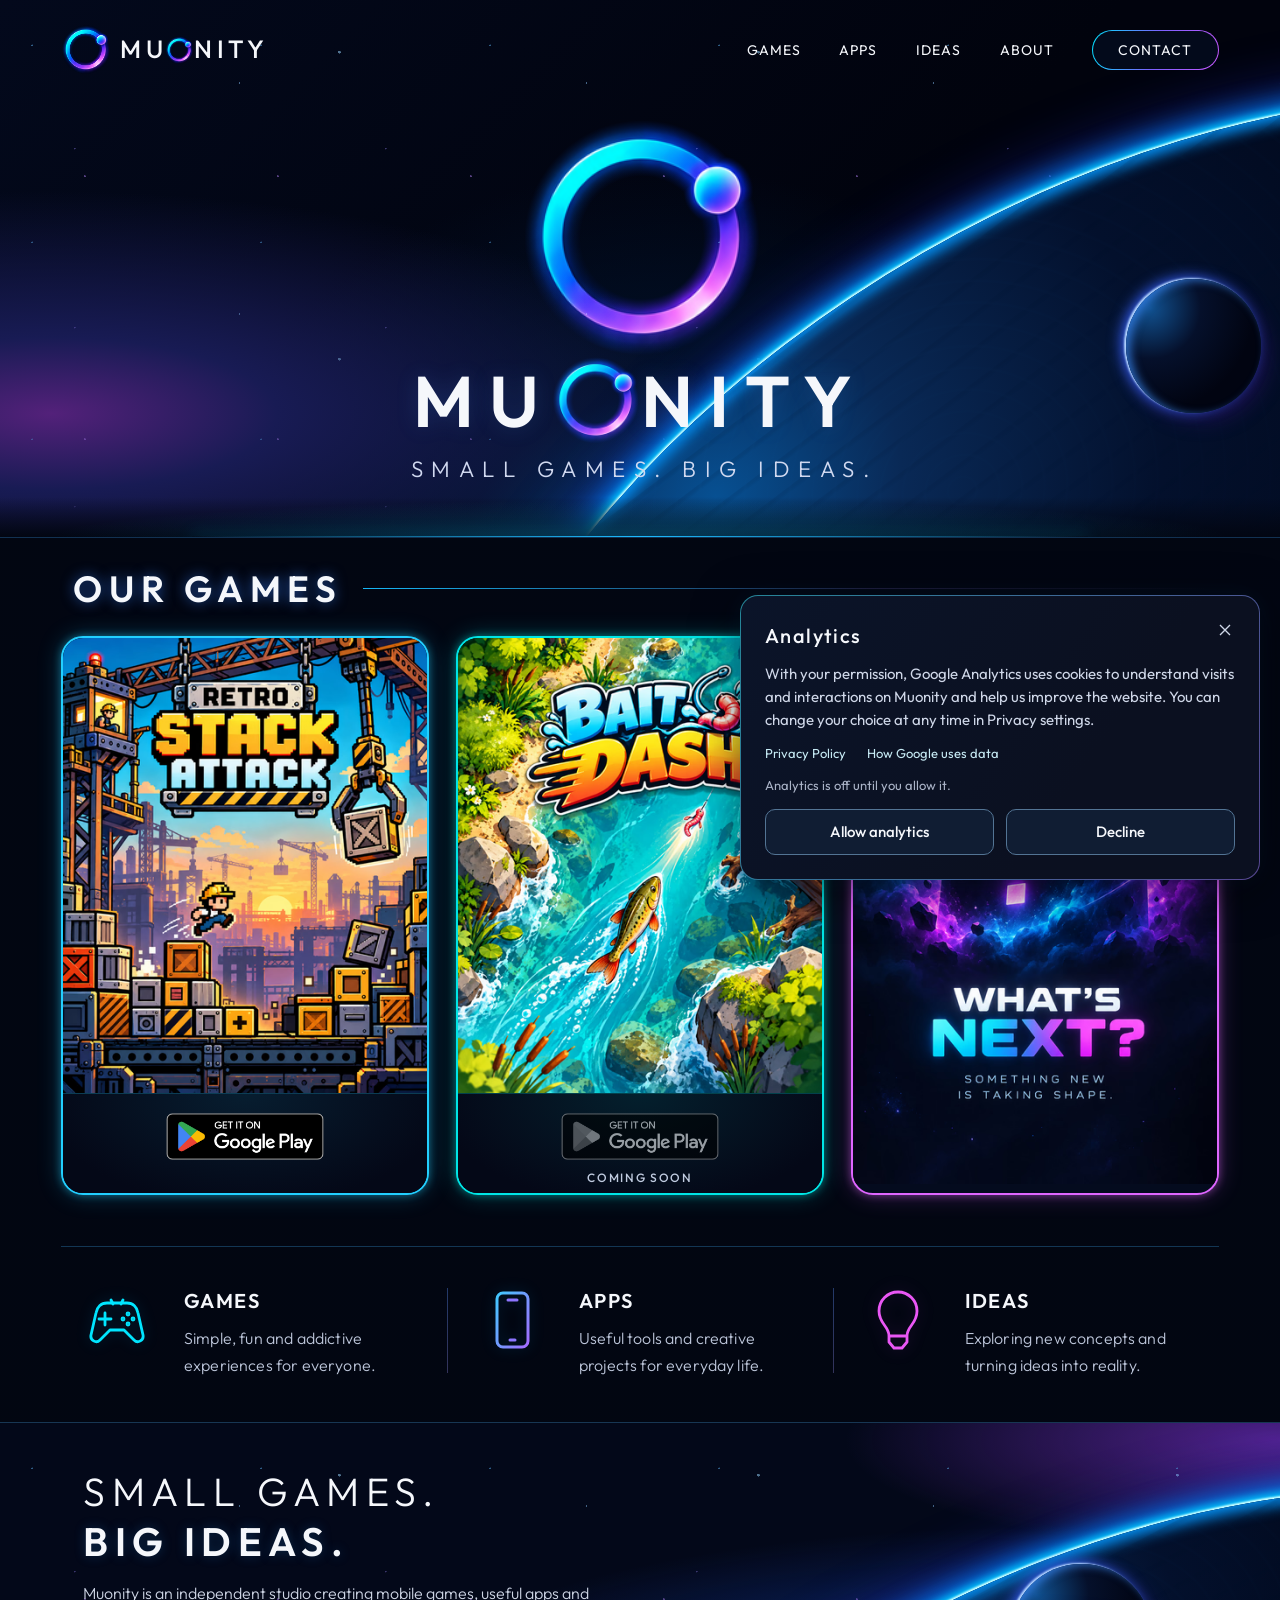
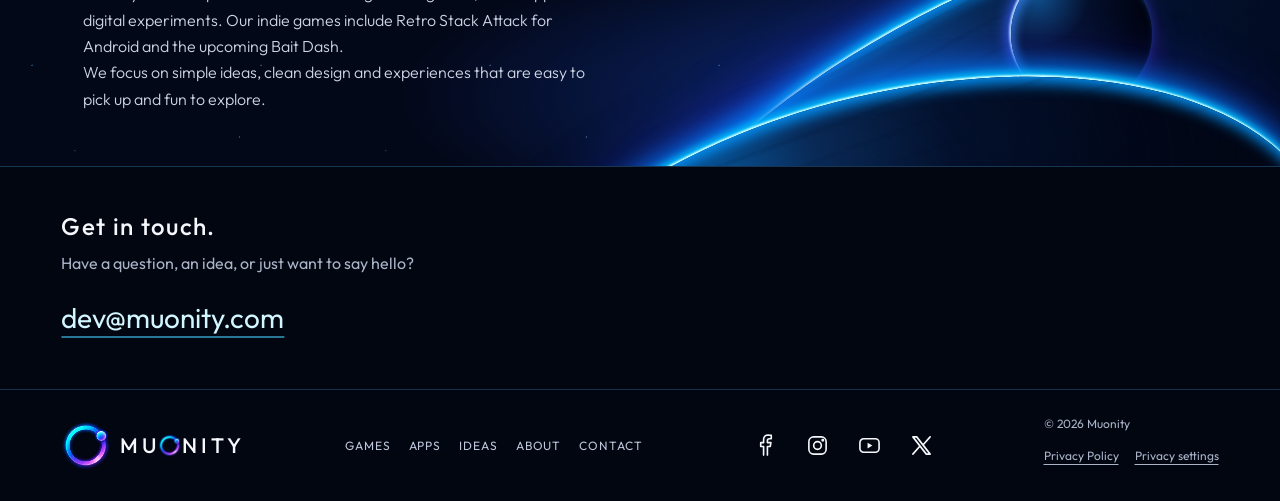
==== index.html @ 78219641 "Add files via upload" ====
<!doctype html>
<html lang="en">
<head>
  <meta charset="utf-8">
  <meta name="viewport" content="width=device-width, initial-scale=1">
  <title>Muonity – Indie Games, Apps &amp; Digital Ideas</title>
  <meta name="description" content="Muonity is an independent studio creating mobile games, apps and digital experiments. Discover Retro Stack Attack, Bait Dash and upcoming Muonity projects.">
  <meta name="robots" content="index, follow, max-image-preview:large">
  <meta name="theme-color" content="#0B1020">
  <!-- Keep production URLs and factual details in sync with the JSON-LD, robots.txt and sitemap.xml. -->
  <link rel="canonical" href="https://muonity.com/">
  <meta property="og:type" content="website">
  <meta property="og:site_name" content="Muonity">
  <meta property="og:title" content="Muonity – Indie Games, Apps &amp; Digital Ideas">
  <meta property="og:description" content="Muonity is an independent studio creating mobile games, apps and digital experiments. Discover Retro Stack Attack, Bait Dash and upcoming Muonity projects.">
  <meta property="og:url" content="https://muonity.com/">
  <meta property="og:image" content="https://muonity.com/assets/icons/muonity-symbol.png">
  <meta property="og:image:type" content="image/png">
  <meta property="og:image:width" content="192">
  <meta property="og:image:height" content="192">
  <meta property="og:image:alt" content="Muonity orbital symbol">
  <meta name="twitter:card" content="summary">
  <meta name="twitter:site" content="@Muonity">
  <meta name="twitter:title" content="Muonity – Indie Games, Apps &amp; Digital Ideas">
  <meta name="twitter:description" content="Muonity is an independent studio creating mobile games, apps and digital experiments. Discover Retro Stack Attack, Bait Dash and upcoming Muonity projects.">
  <meta name="twitter:image" content="https://muonity.com/assets/icons/muonity-symbol.png">
  <meta name="twitter:image:alt" content="Muonity orbital symbol">
  <link rel="icon" type="image/png" sizes="192x192" href="assets/icons/muonity-symbol.png">
  <link rel="icon" type="image/x-icon" href="favicon.ico" sizes="16x16 32x32 48x48">
  <link rel="apple-touch-icon" sizes="180x180" href="assets/icons/apple-touch-icon.png">
  <link rel="preload" href="assets/fonts/outfit-variable-1.woff2" as="font" type="font/woff2" crossorigin>
  <link rel="stylesheet" href="css/fonts.css">
  <link rel="stylesheet" href="css/styles.css">
  <link rel="stylesheet" href="css/consent.css">
  <script src="js/config.js" defer></script>
  <script src="js/main.js" defer></script>
  <script src="js/analytics.js" defer></script>
  <script type="application/ld+json">
  {
    "@context": "https://schema.org",
    "@graph": [
      {
        "@type": "Organization",
        "@id": "https://muonity.com/#organization",
        "name": "Muonity",
        "url": "https://muonity.com/",
        "logo": {
          "@type": "ImageObject",
          "url": "https://muonity.com/assets/icons/muonity-symbol.png",
          "width": 192,
          "height": 192
        },
        "email": "dev@muonity.com",
        "description": "Muonity is an independent studio creating mobile games, useful apps and digital experiments.",
        "sameAs": [
          "https://www.facebook.com/profile.php?id=61595068615785",
          "https://www.instagram.com/muonitystudio/",
          "https://www.youtube.com/@muonity",
          "https://x.com/Muonity"
        ]
      },
      {
        "@type": "WebSite",
        "@id": "https://muonity.com/#website",
        "url": "https://muonity.com/",
        "name": "Muonity",
        "inLanguage": "en",
        "publisher": { "@id": "https://muonity.com/#organization" }
      },
      {
        "@type": ["VideoGame", "MobileApplication"],
        "@id": "https://muonity.com/#retro-stack-attack",
        "name": "Retro Stack Attack",
        "description": "Retro Stack Attack is an Android mobile game by Muonity, available on Google Play.",
        "url": "https://play.google.com/store/apps/details?id=com.lukaspokorny.retrostackattack",
        "installUrl": "https://play.google.com/store/apps/details?id=com.lukaspokorny.retrostackattack",
        "operatingSystem": "Android",
        "applicationCategory": "GameApplication",
        "image": "https://muonity.com/assets/images/card-retro_stack_attack.png",
        "mainEntityOfPage": "https://muonity.com/",
        "publisher": { "@id": "https://muonity.com/#organization" },
        "creator": { "@id": "https://muonity.com/#organization" }
      }
    ]
  }
  </script>
</head>
<body>
  <a class="skip-link" href="#main">Skip to content</a>
  <header class="site-header">
    <div class="container header-inner">
      <a class="brand" href="#top" aria-label="Muonity home">
        <img class="brand-symbol" src="assets/icons/muonity-symbol.png" width="192" height="192" alt="">
        <span class="wordmark" aria-hidden="true">MU<img src="assets/icons/muonity-symbol.png" width="192" height="192" alt="">NITY</span>
      </a>
      <button class="menu-toggle" type="button" aria-expanded="false" aria-controls="primary-menu" aria-label="Open navigation" hidden>
        <span></span><span></span><span></span>
      </button>
      <nav class="primary-nav" id="primary-menu" aria-label="Main navigation">
        <a href="#games">Games</a><a href="#apps">Apps</a><a href="#ideas">Ideas</a><a href="#about">About</a><a class="contact-button" href="#contact">Contact</a>
      </nav>
    </div>
  </header>
  <main id="main">
    <section class="hero" id="top" aria-labelledby="hero-title">
      <div class="cosmos hero-cosmos" aria-hidden="true"><div class="starfield"></div><div class="planet planet-hero"></div><div class="moon moon-hero"></div><div class="horizon"></div></div>
      <div class="hero-brand">
        <img class="hero-symbol" src="assets/icons/muonity-symbol.png" width="192" height="192" alt="" fetchpriority="high">
        <h1 id="hero-title" aria-label="Muonity — independent studio for games, apps and digital projects" aria-describedby="studio-description"><span class="sr-only">Muonity</span><span class="wordmark" aria-hidden="true">MU<img src="assets/icons/muonity-symbol.png" width="192" height="192" alt="">NITY</span></h1>
        <p>Small games. Big ideas.</p>
      </div>
    </section>
    <section class="games-section container" id="games" aria-labelledby="games-title">
      <div class="section-heading"><h2 id="games-title">Our games</h2><span aria-hidden="true"></span></div>
      <div class="game-grid">
        <article class="game-card game-card-retro is-linked" id="retro-stack-attack" data-game="retroStackAttack" aria-labelledby="retro-title">
          <h3 class="sr-only" id="retro-title">Retro Stack Attack</h3>
          <a class="game-card-content" href="https://play.google.com/store/apps/details?id=com.lukaspokorny.retrostackattack" target="_blank" rel="noopener noreferrer" aria-label="Get Retro Stack Attack on Google Play (opens in a new tab)">
            <picture><source srcset="assets/images/card-retro_stack_attack-416.avif 416w, assets/images/card-retro_stack_attack-560.avif 560w, assets/images/card-retro_stack_attack-672.avif 672w, assets/images/card-retro_stack_attack-840.avif 840w, assets/images/card-retro_stack_attack-1122.avif 1122w" sizes="(max-width: 560px) calc(100vw - 48px), (max-width: 820px) 44vw, (max-width: 1440px) 29vw, 403px" type="image/avif"><source srcset="assets/images/card-retro_stack_attack-560.webp 560w, assets/images/card-retro_stack_attack-840.webp 840w, assets/images/card-retro_stack_attack.webp 1122w" sizes="(max-width: 560px) calc(100vw - 48px), (max-width: 820px) 44vw, (max-width: 1440px) 29vw, 403px" type="image/webp"><img src="assets/images/card-retro_stack_attack.png" width="1122" height="1402" alt="Retro Stack Attack, an Android mobile game by Muonity." loading="eager" fetchpriority="high" decoding="async"></picture>
            <div class="game-status"><div class="store-availability"><img class="store-badge" src="assets/icons/google-play-badge-en.png" width="646" height="250" alt="Get it on Google Play" loading="lazy" decoding="async"><span class="store-note" data-release-label aria-hidden="true"></span></div></div>
          </a>
        </article>
        <article class="game-card game-card-bait" data-game="baitDash" aria-labelledby="bait-title" aria-describedby="bait-release-status">
          <h3 class="sr-only" id="bait-title">Bait Dash</h3>
          <div class="game-card-content">
            <picture><source srcset="assets/images/card-bait_dash-416.avif 416w, assets/images/card-bait_dash-560.avif 560w, assets/images/card-bait_dash-672.avif 672w, assets/images/card-bait_dash-840.avif 840w, assets/images/card-bait_dash-1122.avif 1122w" sizes="(max-width: 560px) calc(100vw - 48px), (max-width: 820px) 44vw, (max-width: 1440px) 29vw, 403px" type="image/avif"><source srcset="assets/images/card-bait_dash-560.webp 560w, assets/images/card-bait_dash-840.webp 840w, assets/images/card-bait_dash.webp 1122w" sizes="(max-width: 560px) calc(100vw - 48px), (max-width: 820px) 44vw, (max-width: 1440px) 29vw, 403px" type="image/webp"><img src="assets/images/card-bait_dash.png" width="1122" height="1402" alt="Bait Dash, an upcoming Muonity game set in a turquoise river." loading="lazy" decoding="async"></picture>
            <div class="game-status"><div class="store-availability is-unavailable" role="group" aria-label="Bait Dash on Google Play — coming soon" aria-disabled="true"><img class="store-badge" src="assets/icons/google-play-badge-en.png" width="646" height="250" alt="Google Play" loading="lazy" decoding="async"><span class="store-note" id="bait-release-status" data-release-label>Coming soon</span></div></div>
          </div>
        </article>
        <article class="game-card game-card-next" aria-labelledby="next-title">
          <h3 class="sr-only" id="next-title">Coming project</h3>
          <div class="game-card-content"><picture><source srcset="assets/images/card-next-416.avif 416w, assets/images/card-next-560.avif 560w, assets/images/card-next-672.avif 672w, assets/images/card-next-840.avif 840w, assets/images/card-next-1024.avif 1024w" sizes="(max-width: 560px) calc(100vw - 48px), (max-width: 820px) 44vw, (max-width: 1440px) 29vw, 403px" type="image/avif"><source srcset="assets/images/card-next-560.webp 560w, assets/images/card-next-840.webp 840w, assets/images/card-next.webp 1024w" sizes="(max-width: 560px) calc(100vw - 48px), (max-width: 820px) 44vw, (max-width: 1440px) 29vw, 403px" type="image/webp"><img src="assets/images/card-next.png" width="1024" height="1536" alt="What’s next? Something new is taking shape. A mysterious question mark surrounded by cyan and violet light." loading="lazy" decoding="async"></picture></div>
        </article>
      </div>
    </section>
    <section class="pillars container" aria-label="Games, apps and ideas">
      <article class="pillar pillar-games">
        <svg class="pillar-icon" viewBox="0 0 64 64" fill="none" stroke="currentColor" stroke-width="2.8" stroke-linecap="round" stroke-linejoin="round" aria-hidden="true"><path d="M22 15h20c6 0 10 4 11 10l5 22c1 5-5 9-9 5L39 42H25L15 52c-4 4-10 0-9-5l5-22c1-6 5-10 11-10Z"/><path d="M20 25v12m-6-6h12M28 16l-2-4m10 4 2-4"/><circle cx="43" cy="26" r="1"/><circle cx="48" cy="31" r="1"/><circle cx="38" cy="31" r="1"/><circle cx="43" cy="36" r="1"/></svg>
        <div><h2>Games</h2><p>Simple, fun and addictive experiences for everyone.</p></div>
      </article>
      <article class="pillar pillar-apps" id="apps">
        <svg class="pillar-icon" viewBox="0 0 64 64" fill="none" stroke="currentColor" stroke-width="3" stroke-linecap="round" aria-hidden="true"><defs><linearGradient id="device-gradient" x2="1" y2="1"><stop stop-color="#40C9FF"/><stop offset="1" stop-color="#A46BFF"/></linearGradient></defs><rect x="17" y="5" width="31" height="54" rx="6" stroke="url(#device-gradient)"/><path d="M28 12h9m-7 40h5"/></svg>
        <div><h2>Apps</h2><p>Useful tools and creative projects for everyday life.</p></div>
      </article>
      <article class="pillar pillar-ideas" id="ideas">
        <svg class="pillar-icon" viewBox="0 0 64 64" fill="none" stroke="currentColor" stroke-width="2.8" stroke-linecap="round" stroke-linejoin="round" aria-hidden="true"><path d="M23 48c0-10-10-12-10-25a19 19 0 0 1 38 0c0 13-10 15-10 25Zm0 0h18v6l-5 6h-8l-5-6Z"/></svg>
        <div><h2>Ideas</h2><p>Exploring new concepts and turning ideas into reality.</p></div>
      </article>
    </section>
    <section class="about" id="about" aria-labelledby="about-title">
      <div class="cosmos about-cosmos" aria-hidden="true"><div class="starfield"></div><div class="planet planet-back"></div><div class="moon moon-about"></div><div class="planet planet-front"></div></div>
      <div class="container about-inner">
        <h2 id="about-title"><span>Small games.</span><strong>Big ideas.</strong></h2>
        <p id="studio-description">Muonity is an independent studio creating mobile games, useful apps and digital experiments. Our indie games include Retro Stack Attack for Android and the upcoming Bait Dash.<br>We focus on simple ideas, clean design and experiences that are easy to pick up and fun to explore.</p>
      </div>
    </section>
    <section class="contact container" id="contact" aria-labelledby="contact-title">
      <div><h2 id="contact-title">Get in touch.</h2><p>Have a question, an idea, or just want to say hello?</p></div>
      <a class="email-link" href="mailto:dev@muonity.com" data-contact-email>dev@muonity.com</a>
    </section>
  </main>
  <footer class="site-footer">
    <div class="container footer-inner">
      <a class="brand" href="#top" aria-label="Muonity home"><img class="brand-symbol" src="assets/icons/muonity-symbol.png" width="192" height="192" alt=""><span class="wordmark" aria-hidden="true">MU<img src="assets/icons/muonity-symbol.png" width="192" height="192" alt="">NITY</span></a>
      <nav class="footer-nav" aria-label="Footer navigation"><a href="#games">Games</a><a href="#apps">Apps</a><a href="#ideas">Ideas</a><a href="#about">About</a><a href="#contact">Contact</a></nav>
      <!-- Keep these fallback links in sync with js/config.js for visits without JavaScript. -->
      <nav class="social-links" data-social-links aria-label="Social media">
        <a href="https://www.facebook.com/profile.php?id=61595068615785" target="_blank" rel="noopener noreferrer" aria-label="Facebook (opens in a new tab)"><svg viewBox="0 0 24 24" fill="none" stroke="currentColor" stroke-width="1.7" stroke-linecap="round" stroke-linejoin="round" aria-hidden="true"><path d="M14 22V13h3l.6-4H14V7c0-1.2.4-2 2-2h2V1.4A22 22 0 0 0 15 1c-3 0-5 1.8-5 5v3H7v4h3v9"/></svg></a>
        <a href="https://www.instagram.com/muonitystudio/" target="_blank" rel="noopener noreferrer" aria-label="Instagram (opens in a new tab)"><svg viewBox="0 0 24 24" fill="none" stroke="currentColor" stroke-width="1.7" stroke-linecap="round" aria-hidden="true"><rect x="3" y="3" width="18" height="18" rx="5"/><circle cx="12" cy="12" r="4"/><circle cx="17.5" cy="6.5" r=".7" fill="currentColor"/></svg></a>
        <a href="https://www.youtube.com/@muonity" target="_blank" rel="noopener noreferrer" aria-label="YouTube (opens in a new tab)"><svg viewBox="0 0 24 24" fill="none" stroke="currentColor" stroke-width="1.7" stroke-linejoin="round" aria-hidden="true"><rect x="2" y="5" width="20" height="14" rx="4"/><path d="m10 9 5 3-5 3Z" fill="currentColor" stroke="none"/></svg></a>
        <a href="https://x.com/Muonity" target="_blank" rel="noopener noreferrer" aria-label="X (opens in a new tab)"><svg viewBox="0 0 24 24" fill="none" stroke="currentColor" stroke-width="1.7" stroke-linecap="round" stroke-linejoin="round" aria-hidden="true"><path d="m3 3 14 18h4L7 3Zm0 18 7-8m4-2 7-8"/></svg></a>
      </nav>
      <div class="footer-privacy"><small>© 2026 Muonity</small><div class="privacy-links"><a class="privacy-policy-link" href="/privacy/">Privacy Policy</a><button class="privacy-settings" type="button" aria-controls="analytics-consent" aria-expanded="false" hidden>Privacy settings</button></div></div>
    </div>
  </footer>
  <aside class="consent-panel" id="analytics-consent" role="dialog" aria-modal="false" aria-labelledby="analytics-consent-title" aria-describedby="analytics-consent-description" tabindex="-1" hidden>
    <button class="consent-close" type="button" aria-label="Close analytics settings"><svg viewBox="0 0 24 24" width="20" height="20" fill="none" stroke="currentColor" stroke-width="1.6" aria-hidden="true"><path d="m6 6 12 12M18 6 6 18"/></svg></button>
    <p class="consent-title" id="analytics-consent-title">Analytics</p>
    <p class="consent-description" id="analytics-consent-description">With your permission, Google Analytics uses cookies to understand visits and interactions on Muonity and help us improve the website. You can change your choice at any time in Privacy settings.</p>
    <a class="consent-information consent-policy" href="/privacy/">Privacy Policy</a>
    <a class="consent-information" href="https://policies.google.com/technologies/partner-sites" target="_blank" rel="noopener noreferrer" aria-label="How Google uses data (opens in a new tab)">How Google uses data</a>
    <p class="consent-current" data-consent-current>Analytics is off until you allow it.</p>
    <div class="consent-actions"><button type="button" data-consent-choice="granted">Allow analytics</button><button type="button" data-consent-choice="denied">Decline</button></div>
  </aside>
  <p class="sr-only" role="status" aria-live="polite" data-consent-feedback></p>
</body>
</html>
---- css/fonts.css ----
/* latin-ext */
@font-face {
  font-family: 'Outfit';
  font-style: normal;
  font-weight: 100 900;
  font-display: swap;
  src: url(../assets/fonts/outfit-variable-0.woff2) format('woff2');
  unicode-range: U+0100-02BA, U+02BD-02C5, U+02C7-02CC, U+02CE-02D7, U+02DD-02FF, U+0304, U+0308, U+0329, U+1D00-1DBF, U+1E00-1E9F, U+1EF2-1EFF, U+2020, U+20A0-20AB, U+20AD-20C0, U+2113, U+2C60-2C7F, U+A720-A7FF;
}
/* latin */
@font-face {
  font-family: 'Outfit';
  font-style: normal;
  font-weight: 100 900;
  font-display: swap;
  src: url(../assets/fonts/outfit-variable-1.woff2) format('woff2');
  unicode-range: U+0000-00FF, U+0131, U+0152-0153, U+02BB-02BC, U+02C6, U+02DA, U+02DC, U+0304, U+0308, U+0329, U+2000-206F, U+20AC, U+2122, U+2191, U+2193, U+2212, U+2215, U+FEFF, U+FFFD;
}
---- css/styles.css ----
:root {
  color-scheme: dark;
  --color-bg: #0B1020;
  --color-cyan: #00E5FF;
  --color-violet: #7B61FF;
  --color-text: #F5F7FB;
  --color-text-secondary: #AAB3C7;
  --color-surface: #030817;
  --accent-retro: #22CFFF;
  --accent-bait: #00E5E5;
  --accent-next: #DF66FF;
  --glow-intensity: .24;
  --max-content-width: 1280px;
  --page-gutter: clamp(22px, 4.8vw, 70px);
  --card-gap: clamp(20px, 2.1vw, 30px);
  --section-space: clamp(36px, 4vw, 58px);
  --font: "Outfit", sans-serif;
}
* { box-sizing: border-box; }
html { scroll-behavior: smooth; scroll-padding-top: 24px; }
body { margin: 0; background: var(--color-bg); background-image: linear-gradient(#020612, #020611); color: var(--color-text); font-family: var(--font); font-size: 16px; line-height: 1.6; -webkit-font-smoothing: antialiased; }
a { color: inherit; text-decoration: none; }
button { font: inherit; }
img, svg { display: block; max-width: 100%; }
img { height: auto; }
h1, h2, h3, p { margin: 0; }
[hidden] { display: none !important; }
:focus-visible { outline: 3px solid var(--color-cyan); outline-offset: 6px; }
::selection { background: #6043A3; color: white; }
.container { width: min(calc(100% - var(--page-gutter) * 2), var(--max-content-width)); margin-inline: auto; }
.sr-only { position: absolute; width: 1px; height: 1px; margin: -1px; padding: 0; overflow: hidden; clip-path: inset(50%); white-space: nowrap; border: 0; }
.skip-link { position: fixed; top: 12px; left: 12px; z-index: 100; padding: 12px 20px; background: var(--color-surface); border: 1px solid var(--color-cyan); border-radius: 8px; transform: translateY(-180%); }
.skip-link:focus { transform: translateY(0); }
.site-header { position: absolute; top: 0; left: 0; width: 100%; z-index: 10; }
.header-inner { min-height: clamp(80px, 7.8vw, 110px); display: flex; align-items: center; justify-content: space-between; gap: 32px; }
.brand { display: inline-flex; align-items: center; flex-shrink: 0; gap: 10px; min-height: 44px; }
.brand-symbol { width: 49px; mix-blend-mode: screen; }
.wordmark { display: inline-flex; align-items: center; white-space: nowrap; font-weight: 500; font-size: 25px; line-height: 1; letter-spacing: .18em; }
.wordmark img { width: 1.12em; height: 1.12em; margin-left: -.1em; margin-right: .05em; mix-blend-mode: screen; }
.primary-nav { display: flex; gap: clamp(22px, 3vw, 42px); align-items: center; }
.primary-nav a, .footer-nav a { display: inline-flex; align-items: center; justify-content: center; min-height: 44px; font-size: 14px; text-transform: uppercase; letter-spacing: .075em; transition: color .2s ease, box-shadow .2s ease; }
.primary-nav a:hover, .footer-nav a:hover { color: var(--color-cyan); }
.primary-nav .contact-button { min-width: 120px; min-height: 40px; border: 1px solid transparent; border-radius: 30px; padding: 6px 25px; background: linear-gradient(#030A1B, #030A1B) padding-box, linear-gradient(105deg, var(--color-cyan), var(--color-violet), #C857FF) border-box; }
.contact-button:hover { box-shadow: 0 0 20px rgb(67 94 255 / .22); }
.menu-toggle { width: 46px; height: 46px; padding: 12px 10px; border: 1px solid #33537A; border-radius: 12px; color: white; background: #070E24; cursor: pointer; }
.menu-toggle span { display: block; height: 2px; width: 24px; margin: 4px 0; background: currentColor; transition: transform .22s, opacity .22s; }
.hero { height: clamp(428px, 42vw, 600px); min-height: 428px; position: relative; isolation: isolate; display: grid; place-items: center; border-bottom: 1px solid #123152; overflow: hidden; background: #010510; }
.cosmos { position: absolute; inset: 0; overflow: hidden; pointer-events: none; z-index: -1; }
.hero-cosmos { background: radial-gradient(ellipse at 4% 77%, #53217A 0, #181B54 13%, transparent 38%), radial-gradient(ellipse at 90% 92%, #34166B 0, transparent 32%), radial-gradient(ellipse at 52% 107%, #004C80 0, #02122B 22%, transparent 50%), linear-gradient(135deg, #03091C, #01030D 62%); }
.starfield { position: absolute; inset: 0; opacity: .6; background-image: radial-gradient(1px 1px at 14% 23%, #519CD7 80%, transparent), radial-gradient(1px 1px at 69% 36%, #79ADDE 80%, transparent), radial-gradient(1px 1px at 44% 67%, #A578E6 80%, transparent), radial-gradient(1.5px 1.5px at 81% 17%, #8DC6ED 80%, transparent), radial-gradient(1px 1px at 24% 83%, #7465C1 80%, transparent); background-size: 229px 197px, 347px 231px, 193px 263px, 419px 307px, 311px 179px; mask-image: linear-gradient(to bottom, #000, #0009); }
.planet { position: absolute; border-radius: 50%; background: radial-gradient(ellipse at 32% 10%, #075092 0, #092956 12%, #03102C 29%, #010718 53%, #020613 77%); box-shadow: 0 -2px 2px #D0FFFF, 0 -5px 8px #00CFFF, 0 -12px 26px #007AEF, 0 -20px 58px #2430D777, inset 0 7px 14px #048DEF; }
.planet::after { content: ""; position: absolute; inset: 0; border-radius: inherit; opacity: .1; background: repeating-radial-gradient(ellipse at 45% 21%, transparent 0 13px, #217BBA30 14px 15px, transparent 18px 23px), repeating-linear-gradient(173deg, transparent 0 11px, #021028 12px 14px, transparent 17px 28px); mask-image: linear-gradient(#000, transparent 60%); }
.planet-hero { width: 130%; height: 200%; left: 28%; top: 34%; transform: rotate(-30deg); }
.moon { position: absolute; border-radius: 50%; background: radial-gradient(circle at 18% 22%, #115190, #05102B 33%, #010411 68%); box-shadow: -2px -1px 2px #B5D7FF, -5px -2px 14px #345DEE, inset 5px 2px 8px #398CFBAA, 8px 9px 20px #40128655; }
.moon-hero { width: 10.5%; aspect-ratio: 1; right: 1.5%; top: 52%; }
.horizon { position: absolute; bottom: 0; width: 100%; height: 40px; background: radial-gradient(ellipse at 50% 100%, #12A4DF44, transparent 65%), linear-gradient(transparent, #020612); }
.horizon::after { content: ""; position: absolute; left: 15%; right: 15%; bottom: 0; height: 1px; background: linear-gradient(90deg, transparent, #1CBAFF, transparent); box-shadow: 0 0 16px #00BFFF; }
.hero-brand { text-align: center; margin-top: 69px; position: relative; }
.hero-symbol { width: clamp(180px, 18.75vw, 260px); margin: 0 auto -1px; mix-blend-mode: screen; }
.hero h1 .wordmark { font-size: clamp(46px, 5.6vw, 76px); font-weight: 600; letter-spacing: .22em; text-shadow: 0 0 22px #499DFF2B; }
.hero h1 .wordmark img { width: 1.23em; height: 1.23em; margin-inline: -.06em .03em; }
.hero-brand p { margin-top: 8px; padding-left: .36em; color: #D1D9F0; font-size: clamp(14px, 1.75vw, 23px); text-transform: uppercase; letter-spacing: .38em; font-weight: 300; }
.games-section { padding-top: 24px; padding-bottom: var(--section-space); }
.section-heading { display: flex; align-items: center; gap: 20px; margin: 0 12px 20px; }
.section-heading h2 { font-size: clamp(26px, 2.85vw, 40px); letter-spacing: .18em; line-height: 1.5; text-transform: uppercase; font-weight: 600; text-shadow: 0 0 13px #357EFF99; }
.section-heading > span { flex: 1; height: 1px; background: linear-gradient(90deg, #16B7F7, #6355A54D 60%, transparent); }
.game-grid { display: grid; grid-template-columns: repeat(3, minmax(0, 1fr)); gap: var(--card-gap); align-items: stretch; }
.game-card { --card-accent: var(--accent-retro); position: relative; border: 2px solid var(--card-accent); border-radius: 22px; background: #040B1E; box-shadow: 0 0 9px color-mix(in srgb, var(--card-accent) 45%, transparent), 0 0 25px color-mix(in srgb, var(--card-accent) calc(var(--glow-intensity) * 100%), transparent); overflow: hidden; transition: transform .25s ease, box-shadow .25s ease; }
.game-card-bait { --card-accent: var(--accent-bait); }
.game-card-next { --card-accent: var(--accent-next); }
.game-card-content { display: flex; flex-direction: column; height: 100%; }
.game-card picture { display: block; flex: 0 0 auto; }
.game-card img { display: block; width: 100%; height: auto; }
.game-status { display: flex; align-items: center; justify-content: center; flex: 1; min-height: 100px; padding: 6px 12px; border-top: 1px solid color-mix(in srgb, var(--card-accent) 26%, transparent); background: radial-gradient(ellipse at top, color-mix(in srgb, var(--card-accent) 10%, #040A19), #040817 80%); text-align: center; color: #C1CCE0; font-size: 14px; letter-spacing: .045em; }
.store-availability { width: 180px; max-width: 100%; display: grid; justify-items: center; }
.game-card .store-badge { width: 100%; height: auto; transition: filter .2s ease; }
.store-note { display: block; min-height: 1.2em; font-size: 12px; font-weight: 500; line-height: 1.2; letter-spacing: .14em; text-transform: uppercase; }
.is-unavailable { cursor: default; }
.is-unavailable .store-badge { filter: grayscale(1); opacity: .58; }
.game-card.is-linked .game-card-content { cursor: pointer; }
.game-card:focus-within { outline: 3px solid white; outline-offset: 5px; }
.game-card-content:focus-visible { outline: none; }
@media (hover: hover) and (pointer: fine) {
  .game-card:hover { transform: translateY(-4px) scale(1.01); box-shadow: 0 0 12px color-mix(in srgb, var(--card-accent) 55%, transparent), 0 0 32px color-mix(in srgb, var(--card-accent) 30%, transparent); }
  .game-card.is-linked .game-card-content:hover .store-badge { filter: brightness(1.12); }
}
.pillars { display: grid; grid-template-columns: repeat(3, minmax(0, 1fr)); padding-block: 38px 44px; border-top: 1px solid #133654; }
.pillar { display: flex; gap: clamp(20px, 2.7vw, 40px); padding: 0 clamp(22px, 2.6vw, 38px); position: relative; }
.pillar:first-child { padding-left: 24px; }
.pillar:last-child { padding-right: 0; }
.pillar + .pillar::before { content: ""; position: absolute; top: 3px; bottom: 5px; left: 0; width: 1px; background: linear-gradient(#233969, #33335B); }
.pillar-icon { flex: 0 0 64px; width: 64px; height: 64px; margin-top: 3px; color: var(--color-cyan); filter: drop-shadow(0 0 7px #00B3FF33); }
.pillar-apps .pillar-icon { color: #8D75FF; }
.pillar-ideas .pillar-icon { color: #EA57F5; filter: drop-shadow(0 0 8px #D749F52B); }
.pillar h2 { margin-bottom: 8px; font-size: 20px; font-weight: 600; letter-spacing: .07em; text-transform: uppercase; }
.pillar p { color: #BCC5D9; font-size: 16px; font-weight: 300; line-height: 1.65; letter-spacing: .01em; }
.about { position: relative; isolation: isolate; overflow: hidden; border-block: 1px solid #173653; background: #030919; }
.about-inner { padding: 44px 22px 54px; min-height: 310px; }
.about h2 { font-size: clamp(28px, 3.1vw, 44px); text-transform: uppercase; letter-spacing: .16em; line-height: 1.25; margin-bottom: 14px; }
.about h2 span { display: block; font-weight: 300; }
.about h2 strong { display: block; font-weight: 600; text-shadow: 0 0 12px #258FEF40; }
.about p { max-width: 560px; width: 47%; font-size: 16px; color: #CDD4E4; line-height: 1.65; font-weight: 300; text-wrap: pretty; }
.about-cosmos { background: radial-gradient(ellipse at 83% 80%, #103493, transparent 44%), radial-gradient(ellipse at 100% 5%, #51228E, transparent 24%), #030819; }
.planet-back { width: 88%; height: 155%; left: 45%; top: 35%; transform: rotate(-21deg); }
.planet-front { width: 66%; height: 130%; left: 38%; top: 78%; transform: rotate(-13deg); }
.moon-about { width: 11%; aspect-ratio: 1; right: 10%; top: 41%; }
.contact { display: flex; flex-direction: column; align-items: flex-start; gap: 12px; padding-block: 40px; }
.contact h2 { font-size: 24px; letter-spacing: .055em; font-weight: 500; }
.contact p { color: var(--color-text-secondary); font-size: 16px; margin-top: 5px; }
.email-link { font-size: clamp(20px, 2.25vw, 28px); white-space: nowrap; color: #D1F6FF; padding-block: 8px; text-underline-offset: 8px; text-decoration: underline; text-decoration-color: #287799; transition: color .2s; }
.email-link:hover { color: var(--color-cyan); }
.site-footer { border-top: 1px solid #16314B; background: #020611; }
.footer-inner { display: flex; flex-wrap: wrap; align-items: center; justify-content: space-between; gap: 16px 32px; padding-block: 24px; }
.footer-inner .wordmark { font-size: 21px; }
.footer-nav { display: flex; align-items: center; flex-wrap: wrap; gap: 18px; }
.footer-nav a { font-size: 12px; color: #BEC7DB; }
.social-links { display: flex; flex-wrap: wrap; align-items: center; gap: 8px; color: var(--color-text); }
.social-links a { width: 44px; height: 44px; display: grid; place-items: center; }
.social-links svg { width: 23px; height: 23px; }
.social-links a { transition: filter .2s ease; }
.social-links a:hover { filter: drop-shadow(0 0 6px #00E5FF80); }
.footer-inner small { font-size: 12px; color: var(--color-text-secondary); white-space: nowrap; }
@media (min-width: 1440px) {
  .games-section { padding-top: 30px; }
  .section-heading { margin-bottom: 26px; }
  .pillars { padding-block: 48px 54px; }
  .about-inner { min-height: 380px; padding-top: 58px; }
}
@media (max-width: 1000px) {
  .header-inner { gap: 16px; }
  .brand .wordmark { font-size: 22px; }
  .primary-nav { gap: 20px; }
  .primary-nav a { font-size: 13px; }
  .primary-nav .contact-button { min-width: 100px; padding-inline: 18px; }
  .pillar { gap: 18px; padding-inline: 20px; }
  .pillar-icon { flex-basis: 48px; width: 48px; height: 58px; }
  .pillar h2 { font-size: 18px; }
  .pillar p { font-size: 15px; }
}
@media (max-width: 820px) {
  .header-inner { min-height: 80px; }
  .menu-toggle:not([hidden]) { display: block; }
  .site-header.has-menu .primary-nav { display: none; position: absolute; top: 72px; left: var(--page-gutter); right: var(--page-gutter); padding: 16px; border: 1px solid #2C567F; border-radius: 16px; background: #050B1BF5; box-shadow: 0 18px 50px #000B, 0 0 24px #3156A333; }
  .site-header.has-menu .primary-nav.is-open { display: flex; flex-direction: column; gap: 4px; }
  .site-header.has-menu .primary-nav a { min-height: 48px; width: 100%; font-size: 14px; }
  .menu-toggle[aria-expanded="true"] span:nth-child(1) { transform: translateY(6px) rotate(45deg); }
  .menu-toggle[aria-expanded="true"] span:nth-child(2) { opacity: 0; }
  .menu-toggle[aria-expanded="true"] span:nth-child(3) { transform: translateY(-6px) rotate(-45deg); }
  .site-header:not(.has-menu) { position: relative; background: #030919; }
  .site-header:not(.has-menu) .header-inner { flex-wrap: wrap; justify-content: center; padding-block: 12px; }
  .site-header:not(.has-menu) .primary-nav { flex-wrap: wrap; justify-content: center; gap: 4px 20px; }
  .hero { height: 430px; }
  .hero-symbol { width: 190px; }
  .hero h1 .wordmark { font-size: 48px; }
  .hero-brand p { font-size: 16px; letter-spacing: .3em; }
  .planet-hero { width: 160%; height: 160%; left: 45%; top: 40%; }
  .moon-hero { width: 13%; right: -2%; top: 58%; }
  .game-grid { grid-template-columns: repeat(2, minmax(0, 1fr)); gap: 26px; }
  .game-card-next { grid-column: 1 / -1; width: calc((100% - 26px) / 2); justify-self: center; }
  .pillars { padding-block: 32px; }
  .pillar { display: block; padding-inline: 22px; }
  .pillar:first-child { padding-left: 0; }
  .pillar-icon { margin-bottom: 16px; }
  .pillar p { font-size: 16px; }
  .about-inner { padding-inline: 0; }
  .about p { width: 59%; }
  .about-cosmos::after { content: ""; position: absolute; inset: 0; background: linear-gradient(90deg, #030819B3, transparent); }
  .contact { align-items: flex-start; flex-direction: column; gap: 16px; }
  .footer-inner { justify-content: center; gap: 10px 32px; }
  .footer-nav { justify-content: center; }
}
@media (max-width: 560px) {
  :root { --page-gutter: 24px; --section-space: 32px; }
  .brand-symbol { width: 41px; }
  .brand { gap: 7px; }
  .brand .wordmark { font-size: 21px; }
  .hero { height: 416px; min-height: 416px; }
  .hero-brand { margin-top: 54px; width: 100%; padding-inline: 20px; }
  .hero-symbol { width: 164px; }
  .hero h1 .wordmark { font-size: clamp(31px, 9.2vw, 46px); letter-spacing: .14em; }
  .hero-brand p { font-size: 12px; letter-spacing: .24em; margin-top: 14px; }
  .planet-hero { width: 205%; height: 130%; top: 52%; left: 29%; transform: rotate(-27deg); }
  .moon-hero { width: 16%; top: 73%; right: -2%; }
  .hero-cosmos { background: radial-gradient(ellipse at 0 72%, #31215B, transparent 53%), radial-gradient(ellipse at 70% 100%, #062D5F, transparent 50%), #020716; }
  .games-section { padding-top: 24px; }
  .section-heading { margin: 0 0 20px; gap: 16px; }
  .section-heading h2 { font-size: 24px; letter-spacing: .13em; }
  .game-grid { grid-template-columns: minmax(0, 1fr); gap: 26px; max-width: 400px; margin-inline: auto; }
  .game-card { border-radius: 19px; }
  .game-card-next { grid-column: auto; width: 100%; }
  .pillars { grid-template-columns: 1fr; padding-block: 10px 24px; }
  .pillar, .pillar:first-child, .pillar:last-child { display: flex; padding: 22px 0; gap: 24px; }
  .pillar + .pillar::before { top: 0; left: 0; right: 0; bottom: auto; width: auto; height: 1px; background: linear-gradient(90deg, #193554, transparent); }
  .pillar-icon { flex-basis: 52px; width: 52px; margin: 4px 0 0; }
  .pillar h2 { font-size: 18px; margin-bottom: 4px; }
  .pillar p { max-width: 300px; }
  .about-inner { padding-block: 34px 100px; min-height: 350px; }
  .about h2 { font-size: 28px; letter-spacing: .13em; }
  .about p { width: 100%; max-width: 410px; }
  .planet-back { width: 170%; left: 18%; top: 85%; height: 80%; }
  .planet-front { width: 130%; left: 22%; top: 95%; height: 55%; }
  .moon-about { width: 19%; right: 6%; top: 79%; }
  .about-cosmos::after { background: linear-gradient(#030819AA, transparent); }
  .contact { padding-block: 30px; gap: 12px; }
  .contact h2 { font-size: 23px; }
  .email-link { font-size: 23px; }
  .footer-inner { flex-direction: column; gap: 12px; padding-block: 24px 20px; }
  .footer-nav { gap: 4px 15px; }
  .footer-nav a { font-size: 12px; }
}
@media (prefers-reduced-motion: reduce) {
  html { scroll-behavior: auto; }
  *, *::before, *::after { animation: none !important; transition: none !important; }
  .game-card:hover { transform: none; }
}
---- css/consent.css ----
.footer-privacy { display: grid; justify-items: start; }
.privacy-links { display: flex; flex-wrap: wrap; align-items: center; gap: 0 16px; }
.privacy-policy-link { display: inline-flex; align-items: center; min-height: 44px; color: var(--color-text-secondary); font-size: 12px; text-decoration: underline; text-underline-offset: 4px; }
.privacy-policy-link:hover { color: var(--color-cyan); }
.consent-policy { margin-right: 18px; }
.privacy-settings { border: 0; padding: 4px 0; min-height: 44px; background: transparent; color: var(--color-text-secondary); font-size: 12px; text-decoration: underline; text-underline-offset: 4px; cursor: pointer; }
.privacy-settings:hover { color: var(--color-cyan); }
.consent-panel { position: fixed; z-index: 30; right: max(20px, env(safe-area-inset-right)); bottom: max(20px, env(safe-area-inset-bottom)); width: min(520px, calc(100% - 40px)); max-height: calc(100dvh - 40px); overflow-y: auto; overscroll-behavior: contain; padding: 24px; border: 1px solid transparent; border-radius: 18px; color: var(--color-text); background: linear-gradient(125deg, #0B1429, #0B1020 65%) padding-box, linear-gradient(120deg, #258698, #574792) border-box; box-shadow: 0 10px 45px #0008, 0 0 24px #237CDD16; }
.consent-title { padding-right: 40px; font-size: 20px; font-weight: 500; letter-spacing: .07em; }
.consent-description { margin-top: 10px; color: #CFD7E8; font-size: 15px; line-height: 1.55; }
.consent-information { display: inline-flex; align-items: center; min-height: 44px; color: #C6EAF4; font-size: 13px; text-underline-offset: 4px; }
.consent-information:hover { color: var(--color-cyan); }
.consent-current { color: var(--color-text-secondary); font-size: 13px; line-height: 1.5; margin-bottom: 14px; }
.consent-close { position: absolute; top: 12px; right: 12px; display: grid; place-items: center; width: 44px; height: 44px; padding: 0; border: 0; border-radius: 10px; background: transparent; color: #CFD7E8; cursor: pointer; }
.consent-close:hover { background: #FFFFFF0B; }
.consent-actions { display: grid; grid-template-columns: repeat(2, minmax(0, 1fr)); gap: 12px; }
.consent-actions button { min-height: 46px; padding: 10px 12px; border: 1px solid #537494; border-radius: 10px; background: #101D33; color: var(--color-text); font-size: 15px; font-weight: 500; cursor: pointer; }
.consent-actions button:hover { border-color: var(--color-cyan); background: #14283F; }
.consent-panel :focus-visible, .privacy-settings:focus-visible { outline: 2px solid var(--color-cyan); outline-offset: 3px; }
@media (max-width: 560px) {
  .footer-privacy { justify-items: center; }
  .privacy-links { justify-content: center; }
  .consent-panel { right: max(12px, env(safe-area-inset-right)); bottom: max(12px, env(safe-area-inset-bottom)); width: calc(100% - 24px); max-height: calc(100dvh - 24px); padding: 20px; border-radius: 15px; }
  .consent-actions { gap: 10px; }
  .consent-actions button { padding-inline: 8px; font-size: 14px; }
}
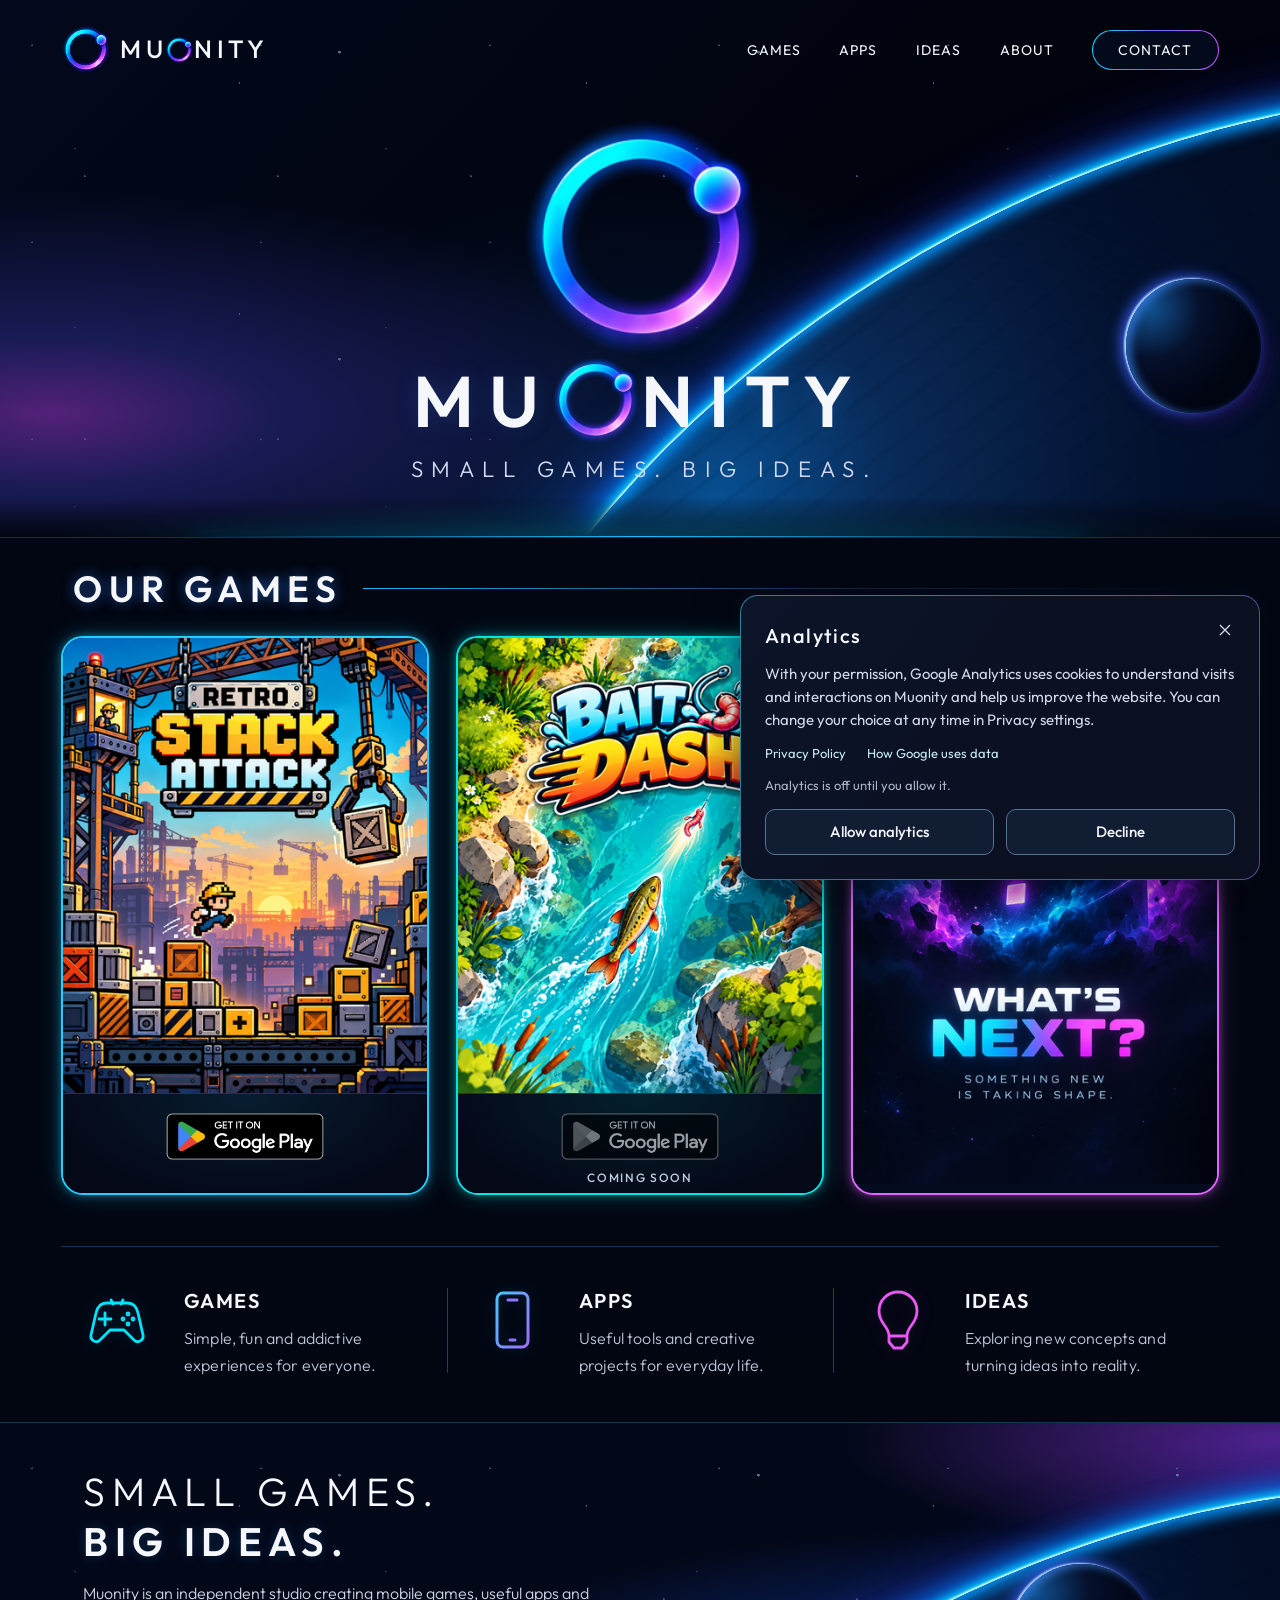
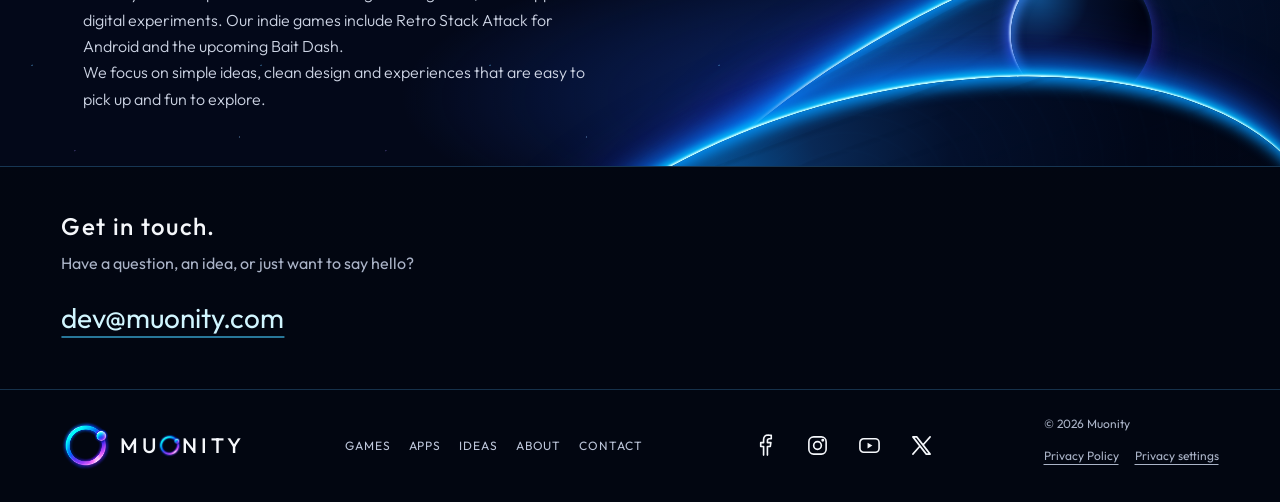
==== commit 3d6d3f00: "Update index.html" ====
--- a/index.html
+++ b/index.html
@@ -183,5 +183,6 @@
     <div class="consent-actions"><button type="button" data-consent-choice="granted">Allow analytics</button><button type="button" data-consent-choice="denied">Decline</button></div>
   </aside>
   <p class="sr-only" role="status" aria-live="polite" data-consent-feedback></p>
+  <img src="https://toplist.cz/count.asp?id=1843120&amp;logo=bc&amp;njs=1" width="1" height="1" alt="" aria-hidden="true">
 </body>
 </html>
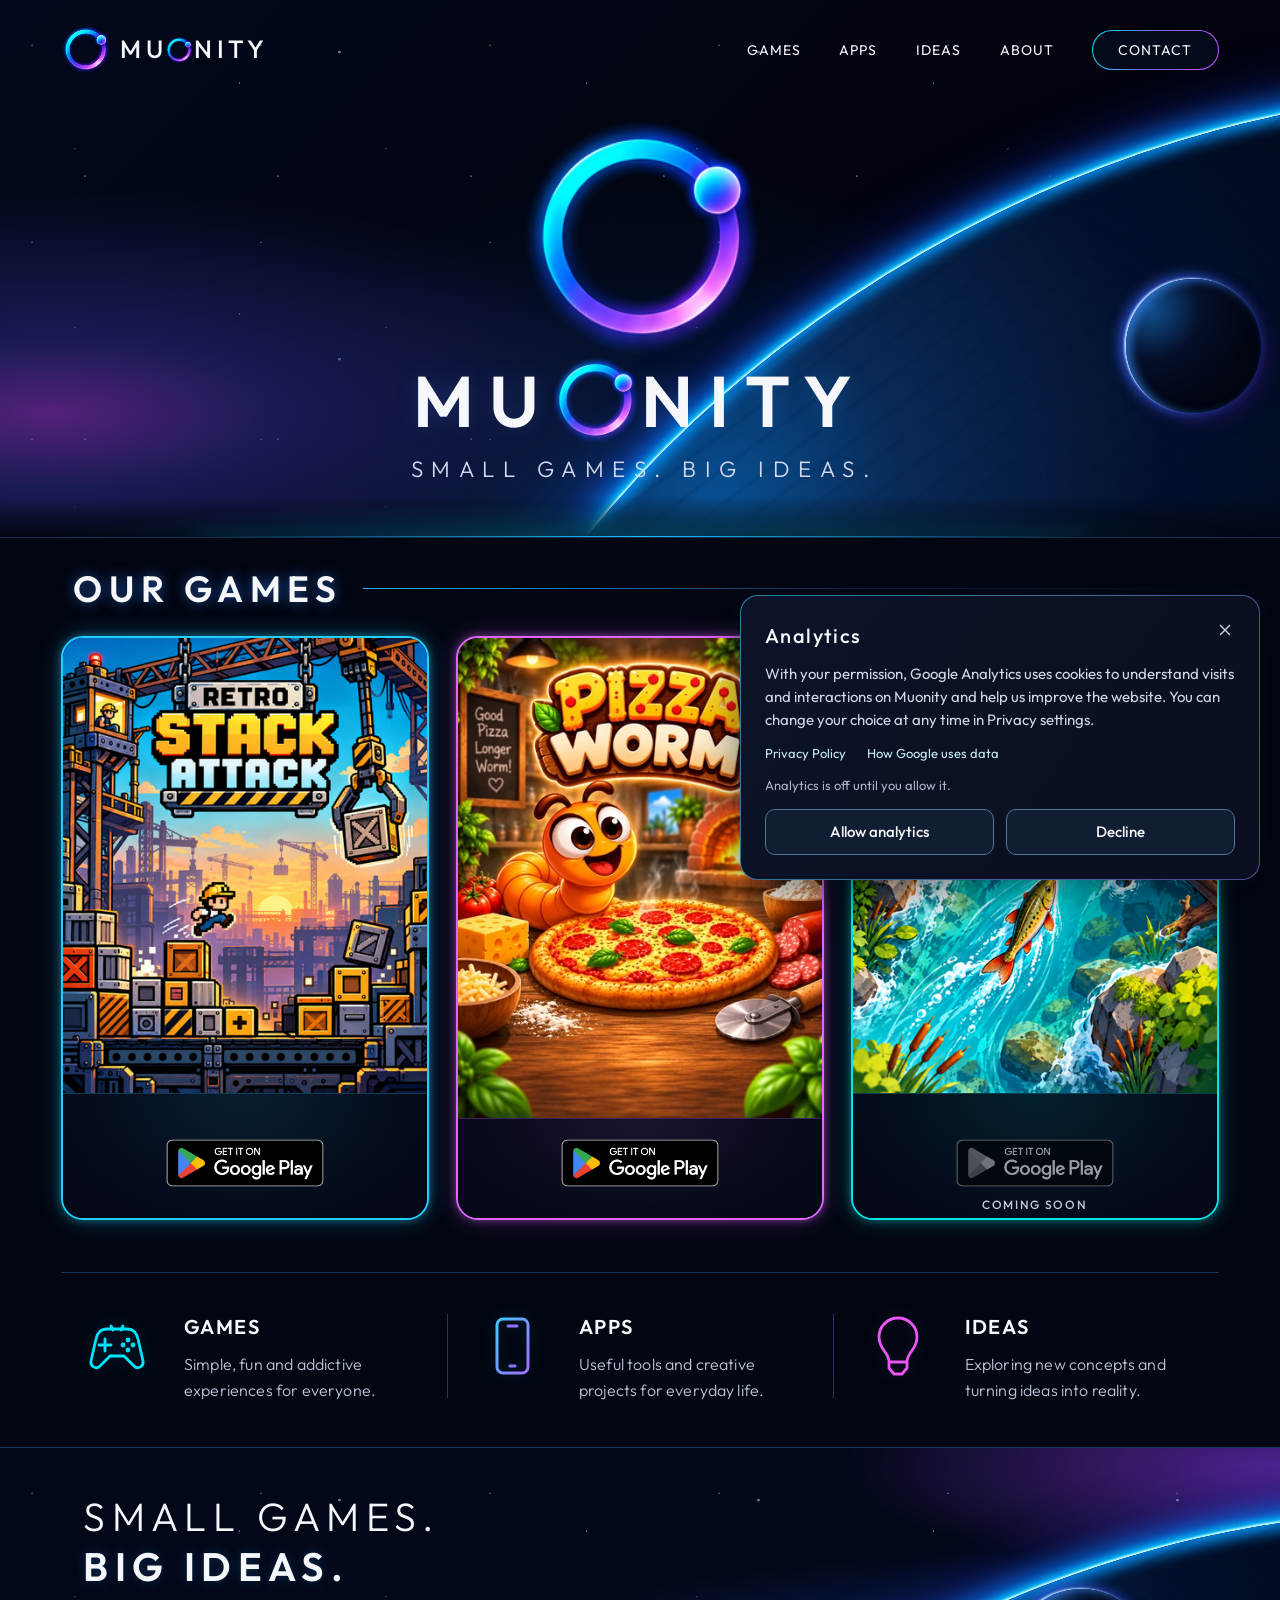
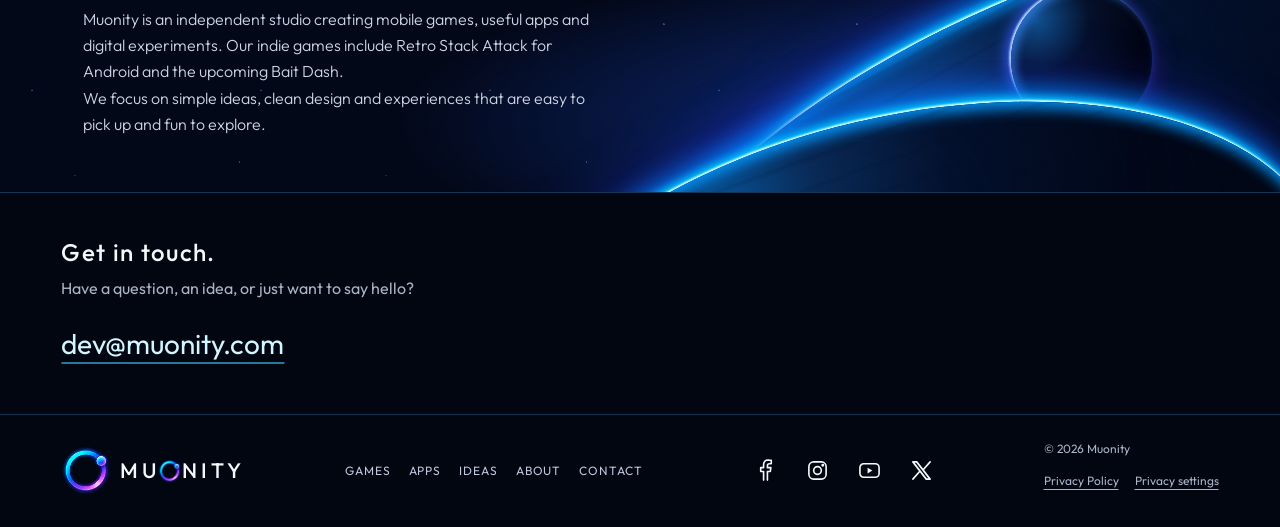
==== commit 2d741e04: "Add files via upload" ====
--- a/index.html
+++ b/index.html
@@ -4,7 +4,7 @@
   <meta charset="utf-8">
   <meta name="viewport" content="width=device-width, initial-scale=1">
   <title>Muonity – Indie Games, Apps &amp; Digital Ideas</title>
-  <meta name="description" content="Muonity is an independent studio creating mobile games, apps and digital experiments. Discover Retro Stack Attack, Bait Dash and upcoming Muonity projects.">
+  <meta name="description" content="Muonity is an independent studio creating mobile games, apps and digital experiments. Discover Retro Stack Attack, Pizza Worm and the upcoming Bait Dash.">
   <meta name="robots" content="index, follow, max-image-preview:large">
   <meta name="theme-color" content="#0B1020">
   <!-- Keep production URLs and factual details in sync with the JSON-LD, robots.txt and sitemap.xml. -->
@@ -12,7 +12,7 @@
   <meta property="og:type" content="website">
   <meta property="og:site_name" content="Muonity">
   <meta property="og:title" content="Muonity – Indie Games, Apps &amp; Digital Ideas">
-  <meta property="og:description" content="Muonity is an independent studio creating mobile games, apps and digital experiments. Discover Retro Stack Attack, Bait Dash and upcoming Muonity projects.">
+  <meta property="og:description" content="Muonity is an independent studio creating mobile games, apps and digital experiments. Discover Retro Stack Attack, Pizza Worm and the upcoming Bait Dash.">
   <meta property="og:url" content="https://muonity.com/">
   <meta property="og:image" content="https://muonity.com/assets/icons/muonity-symbol.png">
   <meta property="og:image:type" content="image/png">
@@ -22,7 +22,7 @@
   <meta name="twitter:card" content="summary">
   <meta name="twitter:site" content="@Muonity">
   <meta name="twitter:title" content="Muonity – Indie Games, Apps &amp; Digital Ideas">
-  <meta name="twitter:description" content="Muonity is an independent studio creating mobile games, apps and digital experiments. Discover Retro Stack Attack, Bait Dash and upcoming Muonity projects.">
+  <meta name="twitter:description" content="Muonity is an independent studio creating mobile games, apps and digital experiments. Discover Retro Stack Attack, Pizza Worm and the upcoming Bait Dash.">
   <meta name="twitter:image" content="https://muonity.com/assets/icons/muonity-symbol.png">
   <meta name="twitter:image:alt" content="Muonity orbital symbol">
   <link rel="icon" type="image/png" sizes="192x192" href="assets/icons/muonity-symbol.png">
@@ -120,16 +120,19 @@
             <div class="game-status"><div class="store-availability"><img class="store-badge" src="assets/icons/google-play-badge-en.png" width="646" height="250" alt="Get it on Google Play" loading="lazy" decoding="async"><span class="store-note" data-release-label aria-hidden="true"></span></div></div>
           </a>
         </article>
+        <article class="game-card game-card-pizza is-linked" id="pizza-worm" data-game="pizzaWorm" aria-labelledby="pizza-title">
+          <h3 class="sr-only" id="pizza-title">Pizza Worm</h3>
+          <a class="game-card-content" href="https://play.google.com/store/apps/details?id=studio.muonity.pizzaworm" target="_blank" rel="noopener noreferrer" aria-label="Get Pizza Worm on Google Play (opens in a new tab)">
+            <picture><source srcset="assets/images/card-pizza_worm-416.webp 416w, assets/images/card-pizza_worm-560.webp 560w, assets/images/card-pizza_worm-840.webp 840w, assets/images/card-pizza_worm-1092.webp 1092w" sizes="(max-width: 560px) calc(100vw - 48px), (max-width: 820px) 44vw, (max-width: 1440px) 29vw, 403px" type="image/webp"><img src="assets/images/card-pizza_worm.png" width="1092" height="1440" alt="Pizza Worm, an Android mobile game by Muonity." loading="lazy" decoding="async"></picture>
+            <div class="game-status"><div class="store-availability"><img class="store-badge" src="assets/icons/google-play-badge-en.png" width="646" height="250" alt="Get it on Google Play" loading="lazy" decoding="async"><span class="store-note" data-release-label aria-hidden="true"></span></div></div>
+          </a>
+        </article>
         <article class="game-card game-card-bait" data-game="baitDash" aria-labelledby="bait-title" aria-describedby="bait-release-status">
           <h3 class="sr-only" id="bait-title">Bait Dash</h3>
           <div class="game-card-content">
             <picture><source srcset="assets/images/card-bait_dash-416.avif 416w, assets/images/card-bait_dash-560.avif 560w, assets/images/card-bait_dash-672.avif 672w, assets/images/card-bait_dash-840.avif 840w, assets/images/card-bait_dash-1122.avif 1122w" sizes="(max-width: 560px) calc(100vw - 48px), (max-width: 820px) 44vw, (max-width: 1440px) 29vw, 403px" type="image/avif"><source srcset="assets/images/card-bait_dash-560.webp 560w, assets/images/card-bait_dash-840.webp 840w, assets/images/card-bait_dash.webp 1122w" sizes="(max-width: 560px) calc(100vw - 48px), (max-width: 820px) 44vw, (max-width: 1440px) 29vw, 403px" type="image/webp"><img src="assets/images/card-bait_dash.png" width="1122" height="1402" alt="Bait Dash, an upcoming Muonity game set in a turquoise river." loading="lazy" decoding="async"></picture>
             <div class="game-status"><div class="store-availability is-unavailable" role="group" aria-label="Bait Dash on Google Play — coming soon" aria-disabled="true"><img class="store-badge" src="assets/icons/google-play-badge-en.png" width="646" height="250" alt="Google Play" loading="lazy" decoding="async"><span class="store-note" id="bait-release-status" data-release-label>Coming soon</span></div></div>
           </div>
-        </article>
-        <article class="game-card game-card-next" aria-labelledby="next-title">
-          <h3 class="sr-only" id="next-title">Coming project</h3>
-          <div class="game-card-content"><picture><source srcset="assets/images/card-next-416.avif 416w, assets/images/card-next-560.avif 560w, assets/images/card-next-672.avif 672w, assets/images/card-next-840.avif 840w, assets/images/card-next-1024.avif 1024w" sizes="(max-width: 560px) calc(100vw - 48px), (max-width: 820px) 44vw, (max-width: 1440px) 29vw, 403px" type="image/avif"><source srcset="assets/images/card-next-560.webp 560w, assets/images/card-next-840.webp 840w, assets/images/card-next.webp 1024w" sizes="(max-width: 560px) calc(100vw - 48px), (max-width: 820px) 44vw, (max-width: 1440px) 29vw, 403px" type="image/webp"><img src="assets/images/card-next.png" width="1024" height="1536" alt="What’s next? Something new is taking shape. A mysterious question mark surrounded by cyan and violet light." loading="lazy" decoding="async"></picture></div>
         </article>
       </div>
     </section>
@@ -183,6 +186,5 @@
     <div class="consent-actions"><button type="button" data-consent-choice="granted">Allow analytics</button><button type="button" data-consent-choice="denied">Decline</button></div>
   </aside>
   <p class="sr-only" role="status" aria-live="polite" data-consent-feedback></p>
-  <img src="https://toplist.cz/count.asp?id=1843120&amp;logo=bc&amp;njs=1" width="1" height="1" alt="" aria-hidden="true">
 </body>
 </html>
--- a/css/styles.css
+++ b/css/styles.css
@@ -1,215 +1,215 @@
-:root {
-  color-scheme: dark;
-  --color-bg: #0B1020;
-  --color-cyan: #00E5FF;
-  --color-violet: #7B61FF;
-  --color-text: #F5F7FB;
-  --color-text-secondary: #AAB3C7;
-  --color-surface: #030817;
-  --accent-retro: #22CFFF;
-  --accent-bait: #00E5E5;
-  --accent-next: #DF66FF;
-  --glow-intensity: .24;
-  --max-content-width: 1280px;
-  --page-gutter: clamp(22px, 4.8vw, 70px);
-  --card-gap: clamp(20px, 2.1vw, 30px);
-  --section-space: clamp(36px, 4vw, 58px);
-  --font: "Outfit", sans-serif;
-}
-* { box-sizing: border-box; }
-html { scroll-behavior: smooth; scroll-padding-top: 24px; }
-body { margin: 0; background: var(--color-bg); background-image: linear-gradient(#020612, #020611); color: var(--color-text); font-family: var(--font); font-size: 16px; line-height: 1.6; -webkit-font-smoothing: antialiased; }
-a { color: inherit; text-decoration: none; }
-button { font: inherit; }
-img, svg { display: block; max-width: 100%; }
-img { height: auto; }
-h1, h2, h3, p { margin: 0; }
-[hidden] { display: none !important; }
-:focus-visible { outline: 3px solid var(--color-cyan); outline-offset: 6px; }
-::selection { background: #6043A3; color: white; }
-.container { width: min(calc(100% - var(--page-gutter) * 2), var(--max-content-width)); margin-inline: auto; }
-.sr-only { position: absolute; width: 1px; height: 1px; margin: -1px; padding: 0; overflow: hidden; clip-path: inset(50%); white-space: nowrap; border: 0; }
-.skip-link { position: fixed; top: 12px; left: 12px; z-index: 100; padding: 12px 20px; background: var(--color-surface); border: 1px solid var(--color-cyan); border-radius: 8px; transform: translateY(-180%); }
-.skip-link:focus { transform: translateY(0); }
-.site-header { position: absolute; top: 0; left: 0; width: 100%; z-index: 10; }
-.header-inner { min-height: clamp(80px, 7.8vw, 110px); display: flex; align-items: center; justify-content: space-between; gap: 32px; }
-.brand { display: inline-flex; align-items: center; flex-shrink: 0; gap: 10px; min-height: 44px; }
-.brand-symbol { width: 49px; mix-blend-mode: screen; }
-.wordmark { display: inline-flex; align-items: center; white-space: nowrap; font-weight: 500; font-size: 25px; line-height: 1; letter-spacing: .18em; }
-.wordmark img { width: 1.12em; height: 1.12em; margin-left: -.1em; margin-right: .05em; mix-blend-mode: screen; }
-.primary-nav { display: flex; gap: clamp(22px, 3vw, 42px); align-items: center; }
-.primary-nav a, .footer-nav a { display: inline-flex; align-items: center; justify-content: center; min-height: 44px; font-size: 14px; text-transform: uppercase; letter-spacing: .075em; transition: color .2s ease, box-shadow .2s ease; }
-.primary-nav a:hover, .footer-nav a:hover { color: var(--color-cyan); }
-.primary-nav .contact-button { min-width: 120px; min-height: 40px; border: 1px solid transparent; border-radius: 30px; padding: 6px 25px; background: linear-gradient(#030A1B, #030A1B) padding-box, linear-gradient(105deg, var(--color-cyan), var(--color-violet), #C857FF) border-box; }
-.contact-button:hover { box-shadow: 0 0 20px rgb(67 94 255 / .22); }
-.menu-toggle { width: 46px; height: 46px; padding: 12px 10px; border: 1px solid #33537A; border-radius: 12px; color: white; background: #070E24; cursor: pointer; }
-.menu-toggle span { display: block; height: 2px; width: 24px; margin: 4px 0; background: currentColor; transition: transform .22s, opacity .22s; }
-.hero { height: clamp(428px, 42vw, 600px); min-height: 428px; position: relative; isolation: isolate; display: grid; place-items: center; border-bottom: 1px solid #123152; overflow: hidden; background: #010510; }
-.cosmos { position: absolute; inset: 0; overflow: hidden; pointer-events: none; z-index: -1; }
-.hero-cosmos { background: radial-gradient(ellipse at 4% 77%, #53217A 0, #181B54 13%, transparent 38%), radial-gradient(ellipse at 90% 92%, #34166B 0, transparent 32%), radial-gradient(ellipse at 52% 107%, #004C80 0, #02122B 22%, transparent 50%), linear-gradient(135deg, #03091C, #01030D 62%); }
-.starfield { position: absolute; inset: 0; opacity: .6; background-image: radial-gradient(1px 1px at 14% 23%, #519CD7 80%, transparent), radial-gradient(1px 1px at 69% 36%, #79ADDE 80%, transparent), radial-gradient(1px 1px at 44% 67%, #A578E6 80%, transparent), radial-gradient(1.5px 1.5px at 81% 17%, #8DC6ED 80%, transparent), radial-gradient(1px 1px at 24% 83%, #7465C1 80%, transparent); background-size: 229px 197px, 347px 231px, 193px 263px, 419px 307px, 311px 179px; mask-image: linear-gradient(to bottom, #000, #0009); }
-.planet { position: absolute; border-radius: 50%; background: radial-gradient(ellipse at 32% 10%, #075092 0, #092956 12%, #03102C 29%, #010718 53%, #020613 77%); box-shadow: 0 -2px 2px #D0FFFF, 0 -5px 8px #00CFFF, 0 -12px 26px #007AEF, 0 -20px 58px #2430D777, inset 0 7px 14px #048DEF; }
-.planet::after { content: ""; position: absolute; inset: 0; border-radius: inherit; opacity: .1; background: repeating-radial-gradient(ellipse at 45% 21%, transparent 0 13px, #217BBA30 14px 15px, transparent 18px 23px), repeating-linear-gradient(173deg, transparent 0 11px, #021028 12px 14px, transparent 17px 28px); mask-image: linear-gradient(#000, transparent 60%); }
-.planet-hero { width: 130%; height: 200%; left: 28%; top: 34%; transform: rotate(-30deg); }
-.moon { position: absolute; border-radius: 50%; background: radial-gradient(circle at 18% 22%, #115190, #05102B 33%, #010411 68%); box-shadow: -2px -1px 2px #B5D7FF, -5px -2px 14px #345DEE, inset 5px 2px 8px #398CFBAA, 8px 9px 20px #40128655; }
-.moon-hero { width: 10.5%; aspect-ratio: 1; right: 1.5%; top: 52%; }
-.horizon { position: absolute; bottom: 0; width: 100%; height: 40px; background: radial-gradient(ellipse at 50% 100%, #12A4DF44, transparent 65%), linear-gradient(transparent, #020612); }
-.horizon::after { content: ""; position: absolute; left: 15%; right: 15%; bottom: 0; height: 1px; background: linear-gradient(90deg, transparent, #1CBAFF, transparent); box-shadow: 0 0 16px #00BFFF; }
-.hero-brand { text-align: center; margin-top: 69px; position: relative; }
-.hero-symbol { width: clamp(180px, 18.75vw, 260px); margin: 0 auto -1px; mix-blend-mode: screen; }
-.hero h1 .wordmark { font-size: clamp(46px, 5.6vw, 76px); font-weight: 600; letter-spacing: .22em; text-shadow: 0 0 22px #499DFF2B; }
-.hero h1 .wordmark img { width: 1.23em; height: 1.23em; margin-inline: -.06em .03em; }
-.hero-brand p { margin-top: 8px; padding-left: .36em; color: #D1D9F0; font-size: clamp(14px, 1.75vw, 23px); text-transform: uppercase; letter-spacing: .38em; font-weight: 300; }
-.games-section { padding-top: 24px; padding-bottom: var(--section-space); }
-.section-heading { display: flex; align-items: center; gap: 20px; margin: 0 12px 20px; }
-.section-heading h2 { font-size: clamp(26px, 2.85vw, 40px); letter-spacing: .18em; line-height: 1.5; text-transform: uppercase; font-weight: 600; text-shadow: 0 0 13px #357EFF99; }
-.section-heading > span { flex: 1; height: 1px; background: linear-gradient(90deg, #16B7F7, #6355A54D 60%, transparent); }
-.game-grid { display: grid; grid-template-columns: repeat(3, minmax(0, 1fr)); gap: var(--card-gap); align-items: stretch; }
-.game-card { --card-accent: var(--accent-retro); position: relative; border: 2px solid var(--card-accent); border-radius: 22px; background: #040B1E; box-shadow: 0 0 9px color-mix(in srgb, var(--card-accent) 45%, transparent), 0 0 25px color-mix(in srgb, var(--card-accent) calc(var(--glow-intensity) * 100%), transparent); overflow: hidden; transition: transform .25s ease, box-shadow .25s ease; }
-.game-card-bait { --card-accent: var(--accent-bait); }
-.game-card-next { --card-accent: var(--accent-next); }
-.game-card-content { display: flex; flex-direction: column; height: 100%; }
-.game-card picture { display: block; flex: 0 0 auto; }
-.game-card img { display: block; width: 100%; height: auto; }
-.game-status { display: flex; align-items: center; justify-content: center; flex: 1; min-height: 100px; padding: 6px 12px; border-top: 1px solid color-mix(in srgb, var(--card-accent) 26%, transparent); background: radial-gradient(ellipse at top, color-mix(in srgb, var(--card-accent) 10%, #040A19), #040817 80%); text-align: center; color: #C1CCE0; font-size: 14px; letter-spacing: .045em; }
-.store-availability { width: 180px; max-width: 100%; display: grid; justify-items: center; }
-.game-card .store-badge { width: 100%; height: auto; transition: filter .2s ease; }
-.store-note { display: block; min-height: 1.2em; font-size: 12px; font-weight: 500; line-height: 1.2; letter-spacing: .14em; text-transform: uppercase; }
-.is-unavailable { cursor: default; }
-.is-unavailable .store-badge { filter: grayscale(1); opacity: .58; }
-.game-card.is-linked .game-card-content { cursor: pointer; }
-.game-card:focus-within { outline: 3px solid white; outline-offset: 5px; }
-.game-card-content:focus-visible { outline: none; }
-@media (hover: hover) and (pointer: fine) {
-  .game-card:hover { transform: translateY(-4px) scale(1.01); box-shadow: 0 0 12px color-mix(in srgb, var(--card-accent) 55%, transparent), 0 0 32px color-mix(in srgb, var(--card-accent) 30%, transparent); }
-  .game-card.is-linked .game-card-content:hover .store-badge { filter: brightness(1.12); }
-}
-.pillars { display: grid; grid-template-columns: repeat(3, minmax(0, 1fr)); padding-block: 38px 44px; border-top: 1px solid #133654; }
-.pillar { display: flex; gap: clamp(20px, 2.7vw, 40px); padding: 0 clamp(22px, 2.6vw, 38px); position: relative; }
-.pillar:first-child { padding-left: 24px; }
-.pillar:last-child { padding-right: 0; }
-.pillar + .pillar::before { content: ""; position: absolute; top: 3px; bottom: 5px; left: 0; width: 1px; background: linear-gradient(#233969, #33335B); }
-.pillar-icon { flex: 0 0 64px; width: 64px; height: 64px; margin-top: 3px; color: var(--color-cyan); filter: drop-shadow(0 0 7px #00B3FF33); }
-.pillar-apps .pillar-icon { color: #8D75FF; }
-.pillar-ideas .pillar-icon { color: #EA57F5; filter: drop-shadow(0 0 8px #D749F52B); }
-.pillar h2 { margin-bottom: 8px; font-size: 20px; font-weight: 600; letter-spacing: .07em; text-transform: uppercase; }
-.pillar p { color: #BCC5D9; font-size: 16px; font-weight: 300; line-height: 1.65; letter-spacing: .01em; }
-.about { position: relative; isolation: isolate; overflow: hidden; border-block: 1px solid #173653; background: #030919; }
-.about-inner { padding: 44px 22px 54px; min-height: 310px; }
-.about h2 { font-size: clamp(28px, 3.1vw, 44px); text-transform: uppercase; letter-spacing: .16em; line-height: 1.25; margin-bottom: 14px; }
-.about h2 span { display: block; font-weight: 300; }
-.about h2 strong { display: block; font-weight: 600; text-shadow: 0 0 12px #258FEF40; }
-.about p { max-width: 560px; width: 47%; font-size: 16px; color: #CDD4E4; line-height: 1.65; font-weight: 300; text-wrap: pretty; }
-.about-cosmos { background: radial-gradient(ellipse at 83% 80%, #103493, transparent 44%), radial-gradient(ellipse at 100% 5%, #51228E, transparent 24%), #030819; }
-.planet-back { width: 88%; height: 155%; left: 45%; top: 35%; transform: rotate(-21deg); }
-.planet-front { width: 66%; height: 130%; left: 38%; top: 78%; transform: rotate(-13deg); }
-.moon-about { width: 11%; aspect-ratio: 1; right: 10%; top: 41%; }
-.contact { display: flex; flex-direction: column; align-items: flex-start; gap: 12px; padding-block: 40px; }
-.contact h2 { font-size: 24px; letter-spacing: .055em; font-weight: 500; }
-.contact p { color: var(--color-text-secondary); font-size: 16px; margin-top: 5px; }
-.email-link { font-size: clamp(20px, 2.25vw, 28px); white-space: nowrap; color: #D1F6FF; padding-block: 8px; text-underline-offset: 8px; text-decoration: underline; text-decoration-color: #287799; transition: color .2s; }
-.email-link:hover { color: var(--color-cyan); }
-.site-footer { border-top: 1px solid #16314B; background: #020611; }
-.footer-inner { display: flex; flex-wrap: wrap; align-items: center; justify-content: space-between; gap: 16px 32px; padding-block: 24px; }
-.footer-inner .wordmark { font-size: 21px; }
-.footer-nav { display: flex; align-items: center; flex-wrap: wrap; gap: 18px; }
-.footer-nav a { font-size: 12px; color: #BEC7DB; }
-.social-links { display: flex; flex-wrap: wrap; align-items: center; gap: 8px; color: var(--color-text); }
-.social-links a { width: 44px; height: 44px; display: grid; place-items: center; }
-.social-links svg { width: 23px; height: 23px; }
-.social-links a { transition: filter .2s ease; }
-.social-links a:hover { filter: drop-shadow(0 0 6px #00E5FF80); }
-.footer-inner small { font-size: 12px; color: var(--color-text-secondary); white-space: nowrap; }
-@media (min-width: 1440px) {
-  .games-section { padding-top: 30px; }
-  .section-heading { margin-bottom: 26px; }
-  .pillars { padding-block: 48px 54px; }
-  .about-inner { min-height: 380px; padding-top: 58px; }
-}
-@media (max-width: 1000px) {
-  .header-inner { gap: 16px; }
-  .brand .wordmark { font-size: 22px; }
-  .primary-nav { gap: 20px; }
-  .primary-nav a { font-size: 13px; }
-  .primary-nav .contact-button { min-width: 100px; padding-inline: 18px; }
-  .pillar { gap: 18px; padding-inline: 20px; }
-  .pillar-icon { flex-basis: 48px; width: 48px; height: 58px; }
-  .pillar h2 { font-size: 18px; }
-  .pillar p { font-size: 15px; }
-}
-@media (max-width: 820px) {
-  .header-inner { min-height: 80px; }
-  .menu-toggle:not([hidden]) { display: block; }
-  .site-header.has-menu .primary-nav { display: none; position: absolute; top: 72px; left: var(--page-gutter); right: var(--page-gutter); padding: 16px; border: 1px solid #2C567F; border-radius: 16px; background: #050B1BF5; box-shadow: 0 18px 50px #000B, 0 0 24px #3156A333; }
-  .site-header.has-menu .primary-nav.is-open { display: flex; flex-direction: column; gap: 4px; }
-  .site-header.has-menu .primary-nav a { min-height: 48px; width: 100%; font-size: 14px; }
-  .menu-toggle[aria-expanded="true"] span:nth-child(1) { transform: translateY(6px) rotate(45deg); }
-  .menu-toggle[aria-expanded="true"] span:nth-child(2) { opacity: 0; }
-  .menu-toggle[aria-expanded="true"] span:nth-child(3) { transform: translateY(-6px) rotate(-45deg); }
-  .site-header:not(.has-menu) { position: relative; background: #030919; }
-  .site-header:not(.has-menu) .header-inner { flex-wrap: wrap; justify-content: center; padding-block: 12px; }
-  .site-header:not(.has-menu) .primary-nav { flex-wrap: wrap; justify-content: center; gap: 4px 20px; }
-  .hero { height: 430px; }
-  .hero-symbol { width: 190px; }
-  .hero h1 .wordmark { font-size: 48px; }
-  .hero-brand p { font-size: 16px; letter-spacing: .3em; }
-  .planet-hero { width: 160%; height: 160%; left: 45%; top: 40%; }
-  .moon-hero { width: 13%; right: -2%; top: 58%; }
-  .game-grid { grid-template-columns: repeat(2, minmax(0, 1fr)); gap: 26px; }
-  .game-card-next { grid-column: 1 / -1; width: calc((100% - 26px) / 2); justify-self: center; }
-  .pillars { padding-block: 32px; }
-  .pillar { display: block; padding-inline: 22px; }
-  .pillar:first-child { padding-left: 0; }
-  .pillar-icon { margin-bottom: 16px; }
-  .pillar p { font-size: 16px; }
-  .about-inner { padding-inline: 0; }
-  .about p { width: 59%; }
-  .about-cosmos::after { content: ""; position: absolute; inset: 0; background: linear-gradient(90deg, #030819B3, transparent); }
-  .contact { align-items: flex-start; flex-direction: column; gap: 16px; }
-  .footer-inner { justify-content: center; gap: 10px 32px; }
-  .footer-nav { justify-content: center; }
-}
-@media (max-width: 560px) {
-  :root { --page-gutter: 24px; --section-space: 32px; }
-  .brand-symbol { width: 41px; }
-  .brand { gap: 7px; }
-  .brand .wordmark { font-size: 21px; }
-  .hero { height: 416px; min-height: 416px; }
-  .hero-brand { margin-top: 54px; width: 100%; padding-inline: 20px; }
-  .hero-symbol { width: 164px; }
-  .hero h1 .wordmark { font-size: clamp(31px, 9.2vw, 46px); letter-spacing: .14em; }
-  .hero-brand p { font-size: 12px; letter-spacing: .24em; margin-top: 14px; }
-  .planet-hero { width: 205%; height: 130%; top: 52%; left: 29%; transform: rotate(-27deg); }
-  .moon-hero { width: 16%; top: 73%; right: -2%; }
-  .hero-cosmos { background: radial-gradient(ellipse at 0 72%, #31215B, transparent 53%), radial-gradient(ellipse at 70% 100%, #062D5F, transparent 50%), #020716; }
-  .games-section { padding-top: 24px; }
-  .section-heading { margin: 0 0 20px; gap: 16px; }
-  .section-heading h2 { font-size: 24px; letter-spacing: .13em; }
-  .game-grid { grid-template-columns: minmax(0, 1fr); gap: 26px; max-width: 400px; margin-inline: auto; }
-  .game-card { border-radius: 19px; }
-  .game-card-next { grid-column: auto; width: 100%; }
-  .pillars { grid-template-columns: 1fr; padding-block: 10px 24px; }
-  .pillar, .pillar:first-child, .pillar:last-child { display: flex; padding: 22px 0; gap: 24px; }
-  .pillar + .pillar::before { top: 0; left: 0; right: 0; bottom: auto; width: auto; height: 1px; background: linear-gradient(90deg, #193554, transparent); }
-  .pillar-icon { flex-basis: 52px; width: 52px; margin: 4px 0 0; }
-  .pillar h2 { font-size: 18px; margin-bottom: 4px; }
-  .pillar p { max-width: 300px; }
-  .about-inner { padding-block: 34px 100px; min-height: 350px; }
-  .about h2 { font-size: 28px; letter-spacing: .13em; }
-  .about p { width: 100%; max-width: 410px; }
-  .planet-back { width: 170%; left: 18%; top: 85%; height: 80%; }
-  .planet-front { width: 130%; left: 22%; top: 95%; height: 55%; }
-  .moon-about { width: 19%; right: 6%; top: 79%; }
-  .about-cosmos::after { background: linear-gradient(#030819AA, transparent); }
-  .contact { padding-block: 30px; gap: 12px; }
-  .contact h2 { font-size: 23px; }
-  .email-link { font-size: 23px; }
-  .footer-inner { flex-direction: column; gap: 12px; padding-block: 24px 20px; }
-  .footer-nav { gap: 4px 15px; }
-  .footer-nav a { font-size: 12px; }
-}
-@media (prefers-reduced-motion: reduce) {
-  html { scroll-behavior: auto; }
-  *, *::before, *::after { animation: none !important; transition: none !important; }
-  .game-card:hover { transform: none; }
-}
+:root {
+  color-scheme: dark;
+  --color-bg: #0B1020;
+  --color-cyan: #00E5FF;
+  --color-violet: #7B61FF;
+  --color-text: #F5F7FB;
+  --color-text-secondary: #AAB3C7;
+  --color-surface: #030817;
+  --accent-retro: #22CFFF;
+  --accent-bait: #00E5E5;
+  --accent-pizza: #DF66FF;
+  --glow-intensity: .24;
+  --max-content-width: 1280px;
+  --page-gutter: clamp(22px, 4.8vw, 70px);
+  --card-gap: clamp(20px, 2.1vw, 30px);
+  --section-space: clamp(36px, 4vw, 58px);
+  --font: "Outfit", sans-serif;
+}
+* { box-sizing: border-box; }
+html { scroll-behavior: smooth; scroll-padding-top: 24px; }
+body { margin: 0; background: var(--color-bg); background-image: linear-gradient(#020612, #020611); color: var(--color-text); font-family: var(--font); font-size: 16px; line-height: 1.6; -webkit-font-smoothing: antialiased; }
+a { color: inherit; text-decoration: none; }
+button { font: inherit; }
+img, svg { display: block; max-width: 100%; }
+img { height: auto; }
+h1, h2, h3, p { margin: 0; }
+[hidden] { display: none !important; }
+:focus-visible { outline: 3px solid var(--color-cyan); outline-offset: 6px; }
+::selection { background: #6043A3; color: white; }
+.container { width: min(calc(100% - var(--page-gutter) * 2), var(--max-content-width)); margin-inline: auto; }
+.sr-only { position: absolute; width: 1px; height: 1px; margin: -1px; padding: 0; overflow: hidden; clip-path: inset(50%); white-space: nowrap; border: 0; }
+.skip-link { position: fixed; top: 12px; left: 12px; z-index: 100; padding: 12px 20px; background: var(--color-surface); border: 1px solid var(--color-cyan); border-radius: 8px; transform: translateY(-180%); }
+.skip-link:focus { transform: translateY(0); }
+.site-header { position: absolute; top: 0; left: 0; width: 100%; z-index: 10; }
+.header-inner { min-height: clamp(80px, 7.8vw, 110px); display: flex; align-items: center; justify-content: space-between; gap: 32px; }
+.brand { display: inline-flex; align-items: center; flex-shrink: 0; gap: 10px; min-height: 44px; }
+.brand-symbol { width: 49px; mix-blend-mode: screen; }
+.wordmark { display: inline-flex; align-items: center; white-space: nowrap; font-weight: 500; font-size: 25px; line-height: 1; letter-spacing: .18em; }
+.wordmark img { width: 1.12em; height: 1.12em; margin-left: -.1em; margin-right: .05em; mix-blend-mode: screen; }
+.primary-nav { display: flex; gap: clamp(22px, 3vw, 42px); align-items: center; }
+.primary-nav a, .footer-nav a { display: inline-flex; align-items: center; justify-content: center; min-height: 44px; font-size: 14px; text-transform: uppercase; letter-spacing: .075em; transition: color .2s ease, box-shadow .2s ease; }
+.primary-nav a:hover, .footer-nav a:hover { color: var(--color-cyan); }
+.primary-nav .contact-button { min-width: 120px; min-height: 40px; border: 1px solid transparent; border-radius: 30px; padding: 6px 25px; background: linear-gradient(#030A1B, #030A1B) padding-box, linear-gradient(105deg, var(--color-cyan), var(--color-violet), #C857FF) border-box; }
+.contact-button:hover { box-shadow: 0 0 20px rgb(67 94 255 / .22); }
+.menu-toggle { width: 46px; height: 46px; padding: 12px 10px; border: 1px solid #33537A; border-radius: 12px; color: white; background: #070E24; cursor: pointer; }
+.menu-toggle span { display: block; height: 2px; width: 24px; margin: 4px 0; background: currentColor; transition: transform .22s, opacity .22s; }
+.hero { height: clamp(428px, 42vw, 600px); min-height: 428px; position: relative; isolation: isolate; display: grid; place-items: center; border-bottom: 1px solid #123152; overflow: hidden; background: #010510; }
+.cosmos { position: absolute; inset: 0; overflow: hidden; pointer-events: none; z-index: -1; }
+.hero-cosmos { background: radial-gradient(ellipse at 4% 77%, #53217A 0, #181B54 13%, transparent 38%), radial-gradient(ellipse at 90% 92%, #34166B 0, transparent 32%), radial-gradient(ellipse at 52% 107%, #004C80 0, #02122B 22%, transparent 50%), linear-gradient(135deg, #03091C, #01030D 62%); }
+.starfield { position: absolute; inset: 0; opacity: .6; background-image: radial-gradient(1px 1px at 14% 23%, #519CD7 80%, transparent), radial-gradient(1px 1px at 69% 36%, #79ADDE 80%, transparent), radial-gradient(1px 1px at 44% 67%, #A578E6 80%, transparent), radial-gradient(1.5px 1.5px at 81% 17%, #8DC6ED 80%, transparent), radial-gradient(1px 1px at 24% 83%, #7465C1 80%, transparent); background-size: 229px 197px, 347px 231px, 193px 263px, 419px 307px, 311px 179px; mask-image: linear-gradient(to bottom, #000, #0009); }
+.planet { position: absolute; border-radius: 50%; background: radial-gradient(ellipse at 32% 10%, #075092 0, #092956 12%, #03102C 29%, #010718 53%, #020613 77%); box-shadow: 0 -2px 2px #D0FFFF, 0 -5px 8px #00CFFF, 0 -12px 26px #007AEF, 0 -20px 58px #2430D777, inset 0 7px 14px #048DEF; }
+.planet::after { content: ""; position: absolute; inset: 0; border-radius: inherit; opacity: .1; background: repeating-radial-gradient(ellipse at 45% 21%, transparent 0 13px, #217BBA30 14px 15px, transparent 18px 23px), repeating-linear-gradient(173deg, transparent 0 11px, #021028 12px 14px, transparent 17px 28px); mask-image: linear-gradient(#000, transparent 60%); }
+.planet-hero { width: 130%; height: 200%; left: 28%; top: 34%; transform: rotate(-30deg); }
+.moon { position: absolute; border-radius: 50%; background: radial-gradient(circle at 18% 22%, #115190, #05102B 33%, #010411 68%); box-shadow: -2px -1px 2px #B5D7FF, -5px -2px 14px #345DEE, inset 5px 2px 8px #398CFBAA, 8px 9px 20px #40128655; }
+.moon-hero { width: 10.5%; aspect-ratio: 1; right: 1.5%; top: 52%; }
+.horizon { position: absolute; bottom: 0; width: 100%; height: 40px; background: radial-gradient(ellipse at 50% 100%, #12A4DF44, transparent 65%), linear-gradient(transparent, #020612); }
+.horizon::after { content: ""; position: absolute; left: 15%; right: 15%; bottom: 0; height: 1px; background: linear-gradient(90deg, transparent, #1CBAFF, transparent); box-shadow: 0 0 16px #00BFFF; }
+.hero-brand { text-align: center; margin-top: 69px; position: relative; }
+.hero-symbol { width: clamp(180px, 18.75vw, 260px); margin: 0 auto -1px; mix-blend-mode: screen; }
+.hero h1 .wordmark { font-size: clamp(46px, 5.6vw, 76px); font-weight: 600; letter-spacing: .22em; text-shadow: 0 0 22px #499DFF2B; }
+.hero h1 .wordmark img { width: 1.23em; height: 1.23em; margin-inline: -.06em .03em; }
+.hero-brand p { margin-top: 8px; padding-left: .36em; color: #D1D9F0; font-size: clamp(14px, 1.75vw, 23px); text-transform: uppercase; letter-spacing: .38em; font-weight: 300; }
+.games-section { padding-top: 24px; padding-bottom: var(--section-space); }
+.section-heading { display: flex; align-items: center; gap: 20px; margin: 0 12px 20px; }
+.section-heading h2 { font-size: clamp(26px, 2.85vw, 40px); letter-spacing: .18em; line-height: 1.5; text-transform: uppercase; font-weight: 600; text-shadow: 0 0 13px #357EFF99; }
+.section-heading > span { flex: 1; height: 1px; background: linear-gradient(90deg, #16B7F7, #6355A54D 60%, transparent); }
+.game-grid { display: grid; grid-template-columns: repeat(3, minmax(0, 1fr)); gap: var(--card-gap); align-items: stretch; }
+.game-card { --card-accent: var(--accent-retro); position: relative; border: 2px solid var(--card-accent); border-radius: 22px; background: #040B1E; box-shadow: 0 0 9px color-mix(in srgb, var(--card-accent) 45%, transparent), 0 0 25px color-mix(in srgb, var(--card-accent) calc(var(--glow-intensity) * 100%), transparent); overflow: hidden; transition: transform .25s ease, box-shadow .25s ease; }
+.game-card-bait { --card-accent: var(--accent-bait); }
+.game-card-pizza { --card-accent: var(--accent-pizza); }
+.game-card-content { display: flex; flex-direction: column; height: 100%; }
+.game-card picture { display: block; flex: 0 0 auto; }
+.game-card img { display: block; width: 100%; height: auto; }
+.game-status { display: flex; align-items: flex-end; justify-content: center; flex: 1; min-height: 100px; padding: 6px 12px; border-top: 1px solid color-mix(in srgb, var(--card-accent) 26%, transparent); background: radial-gradient(ellipse at top, color-mix(in srgb, var(--card-accent) 10%, #040A19), #040817 80%); text-align: center; color: #C1CCE0; font-size: 14px; letter-spacing: .045em; }
+.store-availability { width: 180px; max-width: 100%; display: grid; justify-items: center; }
+.game-card .store-badge { width: 100%; height: auto; transition: filter .2s ease; }
+.store-note { display: block; min-height: 1.2em; font-size: 12px; font-weight: 500; line-height: 1.2; letter-spacing: .14em; text-transform: uppercase; }
+.is-unavailable { cursor: default; }
+.is-unavailable .store-badge { filter: grayscale(1); opacity: .58; }
+.game-card.is-linked .game-card-content { cursor: pointer; }
+.game-card:focus-within { outline: 3px solid white; outline-offset: 5px; }
+.game-card-content:focus-visible { outline: none; }
+@media (hover: hover) and (pointer: fine) {
+  .game-card:hover { transform: translateY(-4px) scale(1.01); box-shadow: 0 0 12px color-mix(in srgb, var(--card-accent) 55%, transparent), 0 0 32px color-mix(in srgb, var(--card-accent) 30%, transparent); }
+  .game-card.is-linked .game-card-content:hover .store-badge { filter: brightness(1.12); }
+}
+.pillars { display: grid; grid-template-columns: repeat(3, minmax(0, 1fr)); padding-block: 38px 44px; border-top: 1px solid #133654; }
+.pillar { display: flex; gap: clamp(20px, 2.7vw, 40px); padding: 0 clamp(22px, 2.6vw, 38px); position: relative; }
+.pillar:first-child { padding-left: 24px; }
+.pillar:last-child { padding-right: 0; }
+.pillar + .pillar::before { content: ""; position: absolute; top: 3px; bottom: 5px; left: 0; width: 1px; background: linear-gradient(#233969, #33335B); }
+.pillar-icon { flex: 0 0 64px; width: 64px; height: 64px; margin-top: 3px; color: var(--color-cyan); filter: drop-shadow(0 0 7px #00B3FF33); }
+.pillar-apps .pillar-icon { color: #8D75FF; }
+.pillar-ideas .pillar-icon { color: #EA57F5; filter: drop-shadow(0 0 8px #D749F52B); }
+.pillar h2 { margin-bottom: 8px; font-size: 20px; font-weight: 600; letter-spacing: .07em; text-transform: uppercase; }
+.pillar p { color: #BCC5D9; font-size: 16px; font-weight: 300; line-height: 1.65; letter-spacing: .01em; }
+.about { position: relative; isolation: isolate; overflow: hidden; border-block: 1px solid #173653; background: #030919; }
+.about-inner { padding: 44px 22px 54px; min-height: 310px; }
+.about h2 { font-size: clamp(28px, 3.1vw, 44px); text-transform: uppercase; letter-spacing: .16em; line-height: 1.25; margin-bottom: 14px; }
+.about h2 span { display: block; font-weight: 300; }
+.about h2 strong { display: block; font-weight: 600; text-shadow: 0 0 12px #258FEF40; }
+.about p { max-width: 560px; width: 47%; font-size: 16px; color: #CDD4E4; line-height: 1.65; font-weight: 300; text-wrap: pretty; }
+.about-cosmos { background: radial-gradient(ellipse at 83% 80%, #103493, transparent 44%), radial-gradient(ellipse at 100% 5%, #51228E, transparent 24%), #030819; }
+.planet-back { width: 88%; height: 155%; left: 45%; top: 35%; transform: rotate(-21deg); }
+.planet-front { width: 66%; height: 130%; left: 38%; top: 78%; transform: rotate(-13deg); }
+.moon-about { width: 11%; aspect-ratio: 1; right: 10%; top: 41%; }
+.contact { display: flex; flex-direction: column; align-items: flex-start; gap: 12px; padding-block: 40px; }
+.contact h2 { font-size: 24px; letter-spacing: .055em; font-weight: 500; }
+.contact p { color: var(--color-text-secondary); font-size: 16px; margin-top: 5px; }
+.email-link { font-size: clamp(20px, 2.25vw, 28px); white-space: nowrap; color: #D1F6FF; padding-block: 8px; text-underline-offset: 8px; text-decoration: underline; text-decoration-color: #287799; transition: color .2s; }
+.email-link:hover { color: var(--color-cyan); }
+.site-footer { border-top: 1px solid #16314B; background: #020611; }
+.footer-inner { display: flex; flex-wrap: wrap; align-items: center; justify-content: space-between; gap: 16px 32px; padding-block: 24px; }
+.footer-inner .wordmark { font-size: 21px; }
+.footer-nav { display: flex; align-items: center; flex-wrap: wrap; gap: 18px; }
+.footer-nav a { font-size: 12px; color: #BEC7DB; }
+.social-links { display: flex; flex-wrap: wrap; align-items: center; gap: 8px; color: var(--color-text); }
+.social-links a { width: 44px; height: 44px; display: grid; place-items: center; }
+.social-links svg { width: 23px; height: 23px; }
+.social-links a { transition: filter .2s ease; }
+.social-links a:hover { filter: drop-shadow(0 0 6px #00E5FF80); }
+.footer-inner small { font-size: 12px; color: var(--color-text-secondary); white-space: nowrap; }
+@media (min-width: 1440px) {
+  .games-section { padding-top: 30px; }
+  .section-heading { margin-bottom: 26px; }
+  .pillars { padding-block: 48px 54px; }
+  .about-inner { min-height: 380px; padding-top: 58px; }
+}
+@media (max-width: 1000px) {
+  .header-inner { gap: 16px; }
+  .brand .wordmark { font-size: 22px; }
+  .primary-nav { gap: 20px; }
+  .primary-nav a { font-size: 13px; }
+  .primary-nav .contact-button { min-width: 100px; padding-inline: 18px; }
+  .pillar { gap: 18px; padding-inline: 20px; }
+  .pillar-icon { flex-basis: 48px; width: 48px; height: 58px; }
+  .pillar h2 { font-size: 18px; }
+  .pillar p { font-size: 15px; }
+}
+@media (max-width: 820px) {
+  .header-inner { min-height: 80px; }
+  .menu-toggle:not([hidden]) { display: block; }
+  .site-header.has-menu .primary-nav { display: none; position: absolute; top: 72px; left: var(--page-gutter); right: var(--page-gutter); padding: 16px; border: 1px solid #2C567F; border-radius: 16px; background: #050B1BF5; box-shadow: 0 18px 50px #000B, 0 0 24px #3156A333; }
+  .site-header.has-menu .primary-nav.is-open { display: flex; flex-direction: column; gap: 4px; }
+  .site-header.has-menu .primary-nav a { min-height: 48px; width: 100%; font-size: 14px; }
+  .menu-toggle[aria-expanded="true"] span:nth-child(1) { transform: translateY(6px) rotate(45deg); }
+  .menu-toggle[aria-expanded="true"] span:nth-child(2) { opacity: 0; }
+  .menu-toggle[aria-expanded="true"] span:nth-child(3) { transform: translateY(-6px) rotate(-45deg); }
+  .site-header:not(.has-menu) { position: relative; background: #030919; }
+  .site-header:not(.has-menu) .header-inner { flex-wrap: wrap; justify-content: center; padding-block: 12px; }
+  .site-header:not(.has-menu) .primary-nav { flex-wrap: wrap; justify-content: center; gap: 4px 20px; }
+  .hero { height: 430px; }
+  .hero-symbol { width: 190px; }
+  .hero h1 .wordmark { font-size: 48px; }
+  .hero-brand p { font-size: 16px; letter-spacing: .3em; }
+  .planet-hero { width: 160%; height: 160%; left: 45%; top: 40%; }
+  .moon-hero { width: 13%; right: -2%; top: 58%; }
+  .game-grid { grid-template-columns: repeat(2, minmax(0, 1fr)); gap: 26px; }
+  .game-grid > .game-card:last-child { grid-column: 1 / -1; width: calc((100% - 26px) / 2); justify-self: center; }
+  .pillars { padding-block: 32px; }
+  .pillar { display: block; padding-inline: 22px; }
+  .pillar:first-child { padding-left: 0; }
+  .pillar-icon { margin-bottom: 16px; }
+  .pillar p { font-size: 16px; }
+  .about-inner { padding-inline: 0; }
+  .about p { width: 59%; }
+  .about-cosmos::after { content: ""; position: absolute; inset: 0; background: linear-gradient(90deg, #030819B3, transparent); }
+  .contact { align-items: flex-start; flex-direction: column; gap: 16px; }
+  .footer-inner { justify-content: center; gap: 10px 32px; }
+  .footer-nav { justify-content: center; }
+}
+@media (max-width: 560px) {
+  :root { --page-gutter: 24px; --section-space: 32px; }
+  .brand-symbol { width: 41px; }
+  .brand { gap: 7px; }
+  .brand .wordmark { font-size: 21px; }
+  .hero { height: 416px; min-height: 416px; }
+  .hero-brand { margin-top: 54px; width: 100%; padding-inline: 20px; }
+  .hero-symbol { width: 164px; }
+  .hero h1 .wordmark { font-size: clamp(31px, 9.2vw, 46px); letter-spacing: .14em; }
+  .hero-brand p { font-size: 12px; letter-spacing: .24em; margin-top: 14px; }
+  .planet-hero { width: 205%; height: 130%; top: 52%; left: 29%; transform: rotate(-27deg); }
+  .moon-hero { width: 16%; top: 73%; right: -2%; }
+  .hero-cosmos { background: radial-gradient(ellipse at 0 72%, #31215B, transparent 53%), radial-gradient(ellipse at 70% 100%, #062D5F, transparent 50%), #020716; }
+  .games-section { padding-top: 24px; }
+  .section-heading { margin: 0 0 20px; gap: 16px; }
+  .section-heading h2 { font-size: 24px; letter-spacing: .13em; }
+  .game-grid { grid-template-columns: minmax(0, 1fr); gap: 26px; max-width: 400px; margin-inline: auto; }
+  .game-card { border-radius: 19px; }
+  .game-grid > .game-card:last-child { grid-column: auto; width: 100%; }
+  .pillars { grid-template-columns: 1fr; padding-block: 10px 24px; }
+  .pillar, .pillar:first-child, .pillar:last-child { display: flex; padding: 22px 0; gap: 24px; }
+  .pillar + .pillar::before { top: 0; left: 0; right: 0; bottom: auto; width: auto; height: 1px; background: linear-gradient(90deg, #193554, transparent); }
+  .pillar-icon { flex-basis: 52px; width: 52px; margin: 4px 0 0; }
+  .pillar h2 { font-size: 18px; margin-bottom: 4px; }
+  .pillar p { max-width: 300px; }
+  .about-inner { padding-block: 34px 100px; min-height: 350px; }
+  .about h2 { font-size: 28px; letter-spacing: .13em; }
+  .about p { width: 100%; max-width: 410px; }
+  .planet-back { width: 170%; left: 18%; top: 85%; height: 80%; }
+  .planet-front { width: 130%; left: 22%; top: 95%; height: 55%; }
+  .moon-about { width: 19%; right: 6%; top: 79%; }
+  .about-cosmos::after { background: linear-gradient(#030819AA, transparent); }
+  .contact { padding-block: 30px; gap: 12px; }
+  .contact h2 { font-size: 23px; }
+  .email-link { font-size: 23px; }
+  .footer-inner { flex-direction: column; gap: 12px; padding-block: 24px 20px; }
+  .footer-nav { gap: 4px 15px; }
+  .footer-nav a { font-size: 12px; }
+}
+@media (prefers-reduced-motion: reduce) {
+  html { scroll-behavior: auto; }
+  *, *::before, *::after { animation: none !important; transition: none !important; }
+  .game-card:hover { transform: none; }
+}
